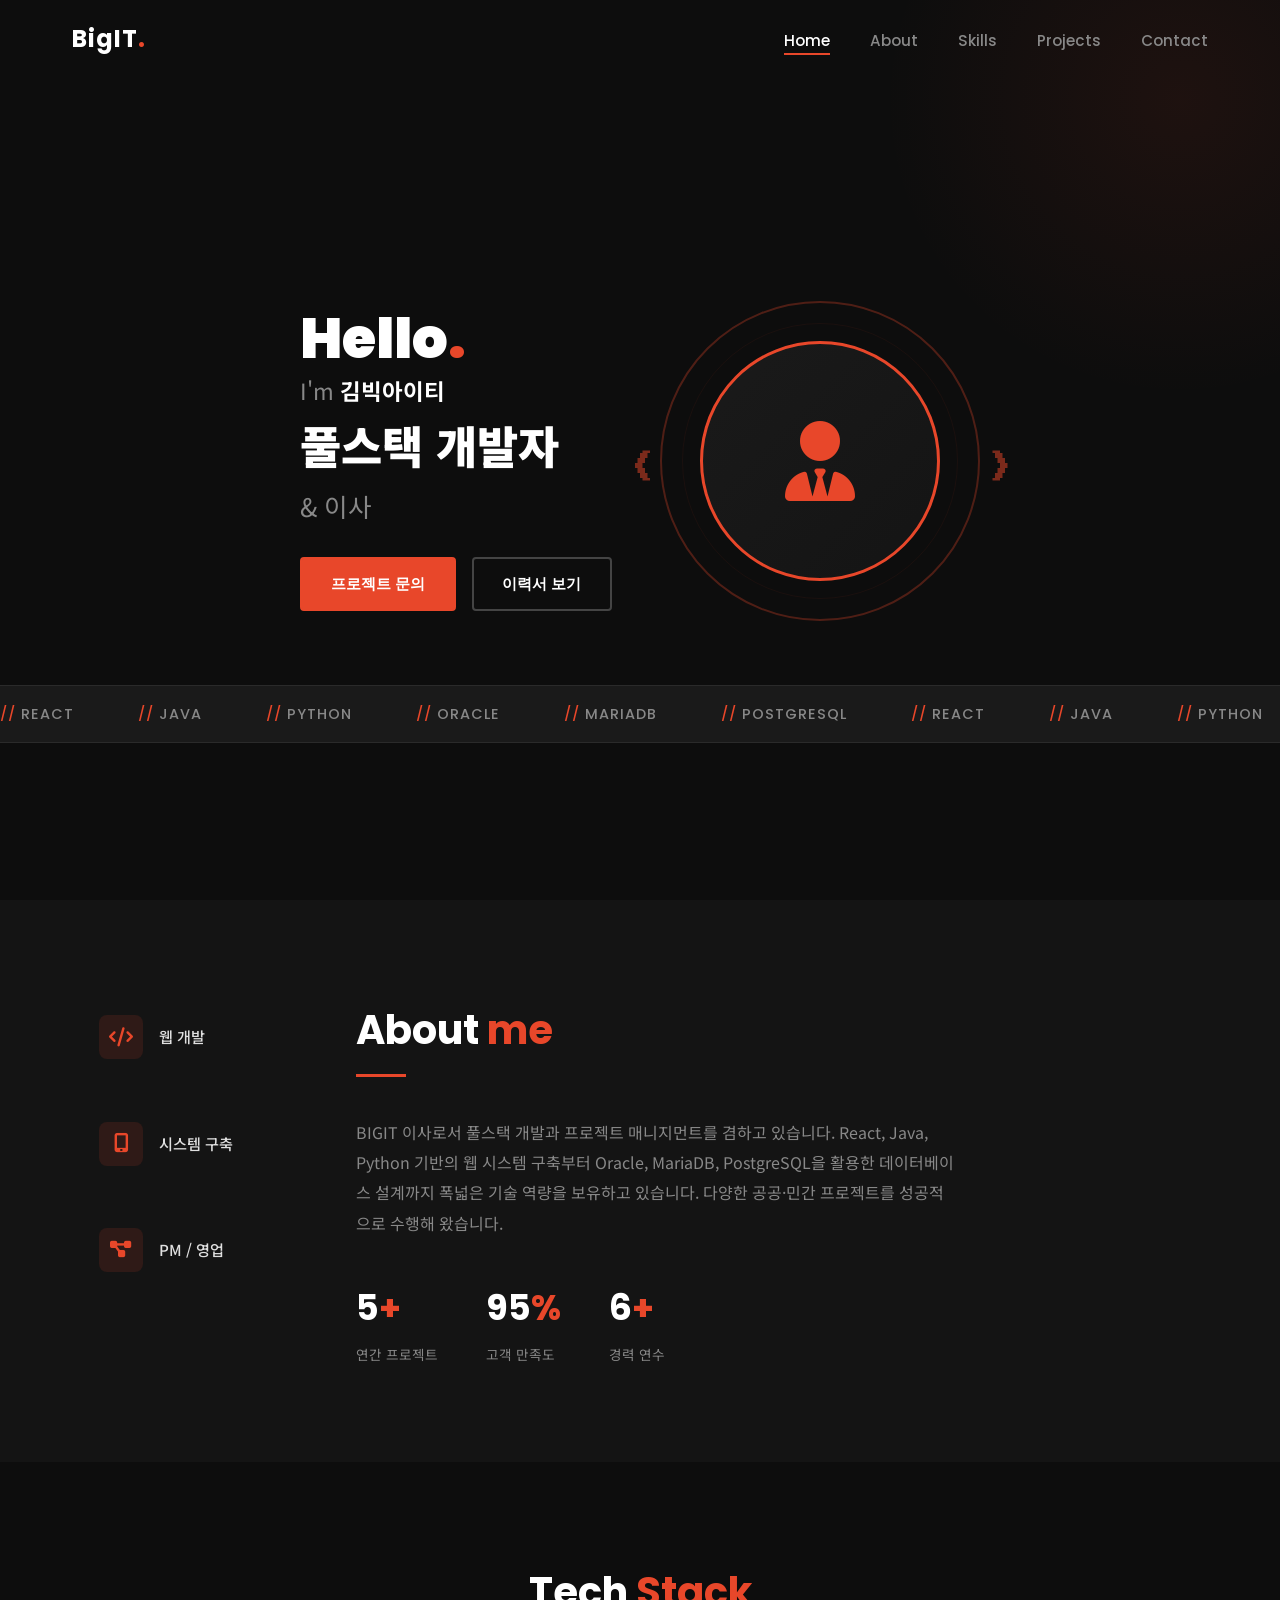
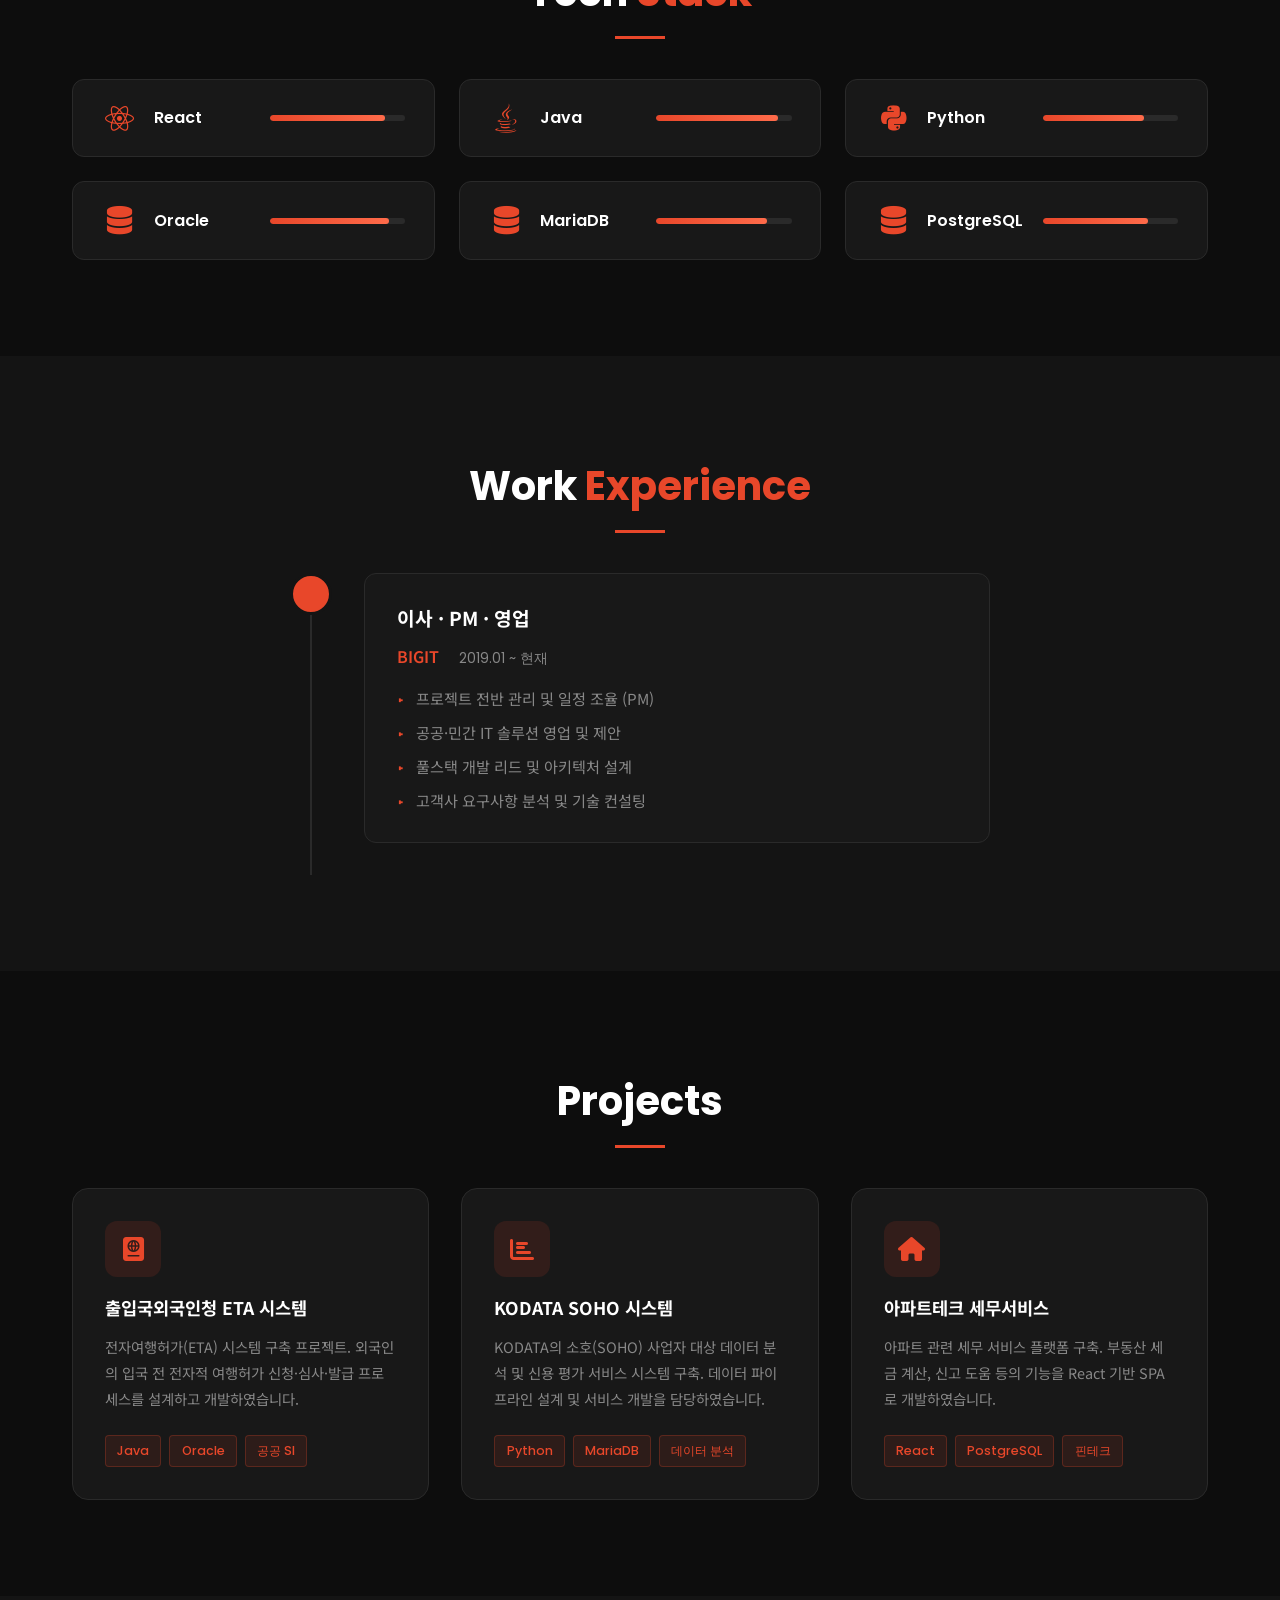
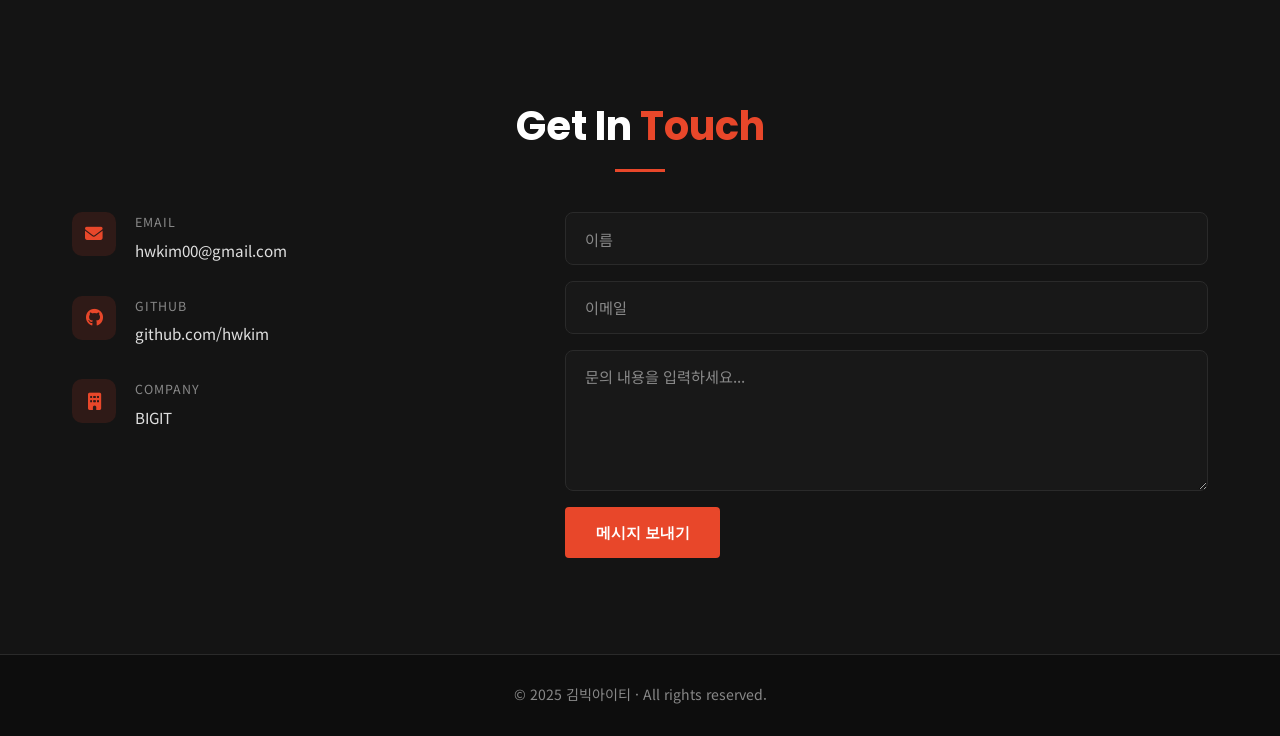
==== resume/index.html @ 0b4a31a2 "개발자 이력서 포트폴리오 사이트 초기 구축 - 기존 테스트용 md 파일 전체 삭제 - 다크테마 + 오렌지 포인트 컬러 기반 포트폴리오 사이트 신규 구축 - 구성: Hero / Ab" ====
<!DOCTYPE html>
<html lang="ko">
<head>
  <meta charset="UTF-8" />
  <meta name="viewport" content="width=device-width, initial-scale=1.0" />
  <title>김빅아이티 | 풀스택 개발자</title>
  <link rel="stylesheet" href="css/style.css" />
  <link href="https://fonts.googleapis.com/css2?family=Noto+Sans+KR:wght@300;400;500;700;900&family=Poppins:wght@300;400;600;700;900&display=swap" rel="stylesheet" />
  <link rel="stylesheet" href="https://cdnjs.cloudflare.com/ajax/libs/font-awesome/6.4.0/css/all.min.css" />
</head>
<body>

  <!-- HEADER -->
  <header id="header">
    <div class="container">
      <div class="logo">BigIT<span class="dot">.</span></div>
      <nav id="navbar">
        <ul>
          <li><a href="#home" class="nav-link active">Home</a></li>
          <li><a href="#about" class="nav-link">About</a></li>
          <li><a href="#skills" class="nav-link">Skills</a></li>
          <li><a href="#projects" class="nav-link">Projects</a></li>
          <li><a href="#contact" class="nav-link">Contact</a></li>
        </ul>
      </nav>
      <button class="hamburger" id="hamburger">
        <span></span><span></span><span></span>
      </button>
    </div>
  </header>

  <!-- HERO -->
  <section id="home" class="hero">
    <div class="container hero-inner">
      <div class="hero-text">
        <p class="greeting">Hello<span class="dot">.</span></p>
        <p class="iam">I'm <span class="name">김빅아이티</span></p>
        <h1 class="title">풀스택 개발자<br /><span class="sub-title">& 이사</span></h1>
        <div class="hero-btns">
          <a href="#contact" class="btn btn-primary">프로젝트 문의</a>
          <a href="#about" class="btn btn-outline">이력서 보기</a>
        </div>
      </div>
      <div class="hero-img">
        <div class="circle-wrap">
          <div class="circle"></div>
          <div class="arrow left">&#10094;</div>
          <div class="arrow right">&#10095;</div>
          <div class="avatar-placeholder">
            <i class="fas fa-user-tie"></i>
          </div>
        </div>
      </div>
    </div>

    <!-- Skills Ticker -->
    <div class="ticker-wrap">
      <div class="ticker">
        <span>React</span>
        <span>Java</span>
        <span>Python</span>
        <span>Oracle</span>
        <span>MariaDB</span>
        <span>PostgreSQL</span>
        <span>React</span>
        <span>Java</span>
        <span>Python</span>
        <span>Oracle</span>
        <span>MariaDB</span>
        <span>PostgreSQL</span>
      </div>
    </div>
  </section>

  <!-- ABOUT -->
  <section id="about" class="about">
    <div class="container about-inner">
      <div class="about-services">
        <div class="service-item">
          <div class="service-icon"><i class="fas fa-code"></i></div>
          <span>웹 개발</span>
        </div>
        <div class="service-item">
          <div class="service-icon"><i class="fas fa-mobile-alt"></i></div>
          <span>시스템 구축</span>
        </div>
        <div class="service-item">
          <div class="service-icon"><i class="fas fa-project-diagram"></i></div>
          <span>PM / 영업</span>
        </div>
      </div>
      <div class="about-content">
        <h2 class="section-title">About <span class="accent">me</span></h2>
        <p class="about-desc">
          BIGIT 이사로서 풀스택 개발과 프로젝트 매니지먼트를 겸하고 있습니다.
          React, Java, Python 기반의 웹 시스템 구축부터 Oracle, MariaDB, PostgreSQL을
          활용한 데이터베이스 설계까지 폭넓은 기술 역량을 보유하고 있습니다.
          다양한 공공·민간 프로젝트를 성공적으로 수행해 왔습니다.
        </p>
        <div class="stats">
          <div class="stat">
            <span class="stat-num">5<span class="accent">+</span></span>
            <span class="stat-label">연간 프로젝트</span>
          </div>
          <div class="stat">
            <span class="stat-num">95<span class="accent">%</span></span>
            <span class="stat-label">고객 만족도</span>
          </div>
          <div class="stat">
            <span class="stat-num">6<span class="accent">+</span></span>
            <span class="stat-label">경력 연수</span>
          </div>
        </div>
      </div>
    </div>
  </section>

  <!-- SKILLS -->
  <section id="skills" class="skills">
    <div class="container">
      <h2 class="section-title center">Tech <span class="accent">Stack</span></h2>
      <div class="skills-grid">
        <div class="skill-card">
          <i class="fab fa-react"></i>
          <span>React</span>
          <div class="bar"><div class="fill" style="width:85%"></div></div>
        </div>
        <div class="skill-card">
          <i class="fab fa-java"></i>
          <span>Java</span>
          <div class="bar"><div class="fill" style="width:90%"></div></div>
        </div>
        <div class="skill-card">
          <i class="fab fa-python"></i>
          <span>Python</span>
          <div class="bar"><div class="fill" style="width:75%"></div></div>
        </div>
        <div class="skill-card">
          <i class="fas fa-database"></i>
          <span>Oracle</span>
          <div class="bar"><div class="fill" style="width:88%"></div></div>
        </div>
        <div class="skill-card">
          <i class="fas fa-database"></i>
          <span>MariaDB</span>
          <div class="bar"><div class="fill" style="width:82%"></div></div>
        </div>
        <div class="skill-card">
          <i class="fas fa-database"></i>
          <span>PostgreSQL</span>
          <div class="bar"><div class="fill" style="width:78%"></div></div>
        </div>
      </div>
    </div>
  </section>

  <!-- EXPERIENCE -->
  <section id="experience" class="experience">
    <div class="container">
      <h2 class="section-title center">Work <span class="accent">Experience</span></h2>
      <div class="timeline">
        <div class="timeline-item">
          <div class="timeline-dot"></div>
          <div class="timeline-content">
            <h3>이사 · PM · 영업</h3>
            <span class="company">BIGIT</span>
            <span class="period">2019.01 ~ 현재</span>
            <ul>
              <li>프로젝트 전반 관리 및 일정 조율 (PM)</li>
              <li>공공·민간 IT 솔루션 영업 및 제안</li>
              <li>풀스택 개발 리드 및 아키텍처 설계</li>
              <li>고객사 요구사항 분석 및 기술 컨설팅</li>
            </ul>
          </div>
        </div>
      </div>
    </div>
  </section>

  <!-- PROJECTS -->
  <section id="projects" class="projects">
    <div class="container">
      <h2 class="section-title center">Projects</h2>
      <div class="projects-grid">

        <div class="project-card">
          <div class="project-icon"><i class="fas fa-passport"></i></div>
          <h3>출입국외국인청 ETA 시스템</h3>
          <p>전자여행허가(ETA) 시스템 구축 프로젝트. 외국인의 입국 전 전자적 여행허가 신청·심사·발급 프로세스를 설계하고 개발하였습니다.</p>
          <div class="project-tags">
            <span>Java</span>
            <span>Oracle</span>
            <span>공공 SI</span>
          </div>
        </div>

        <div class="project-card">
          <div class="project-icon"><i class="fas fa-chart-bar"></i></div>
          <h3>KODATA SOHO 시스템</h3>
          <p>KODATA의 소호(SOHO) 사업자 대상 데이터 분석 및 신용 평가 서비스 시스템 구축. 데이터 파이프라인 설계 및 서비스 개발을 담당하였습니다.</p>
          <div class="project-tags">
            <span>Python</span>
            <span>MariaDB</span>
            <span>데이터 분석</span>
          </div>
        </div>

        <div class="project-card">
          <div class="project-icon"><i class="fas fa-home"></i></div>
          <h3>아파트테크 세무서비스</h3>
          <p>아파트 관련 세무 서비스 플랫폼 구축. 부동산 세금 계산, 신고 도움 등의 기능을 React 기반 SPA로 개발하였습니다.</p>
          <div class="project-tags">
            <span>React</span>
            <span>PostgreSQL</span>
            <span>핀테크</span>
          </div>
        </div>

      </div>
    </div>
  </section>

  <!-- CONTACT -->
  <section id="contact" class="contact">
    <div class="container">
      <h2 class="section-title center">Get In <span class="accent">Touch</span></h2>
      <div class="contact-inner">
        <div class="contact-info">
          <div class="contact-item">
            <i class="fas fa-envelope"></i>
            <div>
              <span class="label">Email</span>
              <a href="mailto:hwkim00@gmail.com">hwkim00@gmail.com</a>
            </div>
          </div>
          <div class="contact-item">
            <i class="fab fa-github"></i>
            <div>
              <span class="label">GitHub</span>
              <a href="https://github.com/hwkim" target="_blank">github.com/hwkim</a>
            </div>
          </div>
          <div class="contact-item">
            <i class="fas fa-building"></i>
            <div>
              <span class="label">Company</span>
              <span>BIGIT</span>
            </div>
          </div>
        </div>
        <form class="contact-form">
          <input type="text" placeholder="이름" required />
          <input type="email" placeholder="이메일" required />
          <textarea placeholder="문의 내용을 입력하세요..." rows="5" required></textarea>
          <button type="submit" class="btn btn-primary">메시지 보내기</button>
        </form>
      </div>
    </div>
  </section>

  <!-- FOOTER -->
  <footer>
    <div class="container">
      <p>© 2025 김빅아이티 · All rights reserved.</p>
    </div>
  </footer>

  <script src="js/main.js"></script>
</body>
</html>
---- resume/css/style.css ----
/* ===========================
   RESET & BASE
=========================== */
*, *::before, *::after { box-sizing: border-box; margin: 0; padding: 0; }

:root {
  --bg: #0d0d0d;
  --bg2: #141414;
  --bg3: #1a1a1a;
  --accent: #e8472a;
  --accent2: #ff6b4a;
  --text: #e0e0e0;
  --text-muted: #888;
  --border: #2a2a2a;
  --card: #181818;
  --white: #ffffff;
  --font-en: 'Poppins', sans-serif;
  --font-ko: 'Noto Sans KR', sans-serif;
}

html { scroll-behavior: smooth; }

body {
  background: var(--bg);
  color: var(--text);
  font-family: var(--font-ko);
  line-height: 1.7;
  overflow-x: hidden;
}

a { text-decoration: none; color: inherit; }
ul { list-style: none; }
img { max-width: 100%; }

.container {
  max-width: 1200px;
  margin: 0 auto;
  padding: 0 2rem;
}

.dot { color: var(--accent); }
.accent { color: var(--accent); }

/* ===========================
   HEADER
=========================== */
#header {
  position: fixed;
  top: 0; left: 0; right: 0;
  z-index: 1000;
  padding: 1.2rem 0;
  background: transparent;
  transition: background 0.3s, backdrop-filter 0.3s;
}

#header.scrolled {
  background: rgba(13, 13, 13, 0.92);
  backdrop-filter: blur(10px);
  border-bottom: 1px solid var(--border);
}

#header .container {
  display: flex;
  align-items: center;
  justify-content: space-between;
}

.logo {
  font-family: var(--font-en);
  font-size: 1.5rem;
  font-weight: 700;
  letter-spacing: 1px;
  color: var(--white);
}

#navbar ul {
  display: flex;
  gap: 2.5rem;
}

.nav-link {
  font-family: var(--font-en);
  font-size: 0.95rem;
  font-weight: 500;
  color: var(--text-muted);
  transition: color 0.3s;
  position: relative;
}

.nav-link::after {
  content: '';
  position: absolute;
  bottom: -4px; left: 0;
  width: 0; height: 2px;
  background: var(--accent);
  transition: width 0.3s;
}

.nav-link:hover,
.nav-link.active {
  color: var(--white);
}

.nav-link:hover::after,
.nav-link.active::after {
  width: 100%;
}

.hamburger {
  display: none;
  flex-direction: column;
  gap: 5px;
  background: none;
  border: none;
  cursor: pointer;
  padding: 4px;
}

.hamburger span {
  display: block;
  width: 25px;
  height: 2px;
  background: var(--white);
  transition: all 0.3s;
}

/* ===========================
   BUTTONS
=========================== */
.btn {
  display: inline-block;
  padding: 0.75rem 1.8rem;
  border-radius: 4px;
  font-family: var(--font-en);
  font-weight: 600;
  font-size: 0.95rem;
  cursor: pointer;
  transition: all 0.3s;
  border: 2px solid transparent;
}

.btn-primary {
  background: var(--accent);
  color: var(--white);
  border-color: var(--accent);
}

.btn-primary:hover {
  background: var(--accent2);
  border-color: var(--accent2);
  transform: translateY(-2px);
  box-shadow: 0 8px 20px rgba(232, 71, 42, 0.35);
}

.btn-outline {
  background: transparent;
  color: var(--white);
  border-color: #444;
}

.btn-outline:hover {
  border-color: var(--accent);
  color: var(--accent);
  transform: translateY(-2px);
}

/* ===========================
   HERO
=========================== */
.hero {
  min-height: 100vh;
  background: var(--bg);
  display: flex;
  flex-direction: column;
  justify-content: center;
  padding-top: 80px;
  position: relative;
  overflow: hidden;
}

.hero::before {
  content: '';
  position: absolute;
  top: -200px; right: -200px;
  width: 600px; height: 600px;
  background: radial-gradient(circle, rgba(232,71,42,0.08) 0%, transparent 70%);
  pointer-events: none;
}

.hero-inner {
  display: flex;
  align-items: center;
  justify-content: space-between;
  gap: 3rem;
  padding-top: 4rem;
  padding-bottom: 4rem;
}

.hero-text {
  flex: 1;
  max-width: 550px;
}

.greeting {
  font-family: var(--font-en);
  font-size: 3.5rem;
  font-weight: 900;
  color: var(--white);
  line-height: 1;
  margin-bottom: 0.3rem;
}

.iam {
  font-size: 1.4rem;
  color: var(--text-muted);
  margin-bottom: 0.5rem;
}

.name {
  color: var(--white);
  font-weight: 700;
}

.title {
  font-size: 2.8rem;
  font-weight: 900;
  color: var(--white);
  line-height: 1.2;
  margin-bottom: 2rem;
}

.sub-title {
  font-size: 1.6rem;
  color: var(--text-muted);
  font-weight: 400;
}

.hero-btns {
  display: flex;
  gap: 1rem;
  flex-wrap: wrap;
}

/* Hero Image / Circle */
.hero-img {
  flex: 1;
  display: flex;
  justify-content: center;
  align-items: center;
  max-width: 420px;
}

.circle-wrap {
  position: relative;
  width: 320px;
  height: 320px;
  display: flex;
  align-items: center;
  justify-content: center;
}

.circle {
  position: absolute;
  width: 100%; height: 100%;
  border-radius: 50%;
  border: 2px solid var(--accent);
  opacity: 0.3;
  animation: pulse 3s infinite ease-in-out;
}

.circle::before {
  content: '';
  position: absolute;
  inset: 20px;
  border-radius: 50%;
  border: 1px solid rgba(232,71,42,0.2);
}

@keyframes pulse {
  0%, 100% { transform: scale(1); opacity: 0.3; }
  50% { transform: scale(1.05); opacity: 0.5; }
}

.arrow {
  position: absolute;
  font-size: 2.5rem;
  color: var(--accent);
  opacity: 0.5;
  top: 50%; transform: translateY(-50%);
}

.arrow.left { left: -30px; }
.arrow.right { right: -30px; }

.avatar-placeholder {
  width: 240px; height: 240px;
  border-radius: 50%;
  background: linear-gradient(135deg, var(--bg3), var(--bg2));
  border: 3px solid var(--accent);
  display: flex;
  align-items: center;
  justify-content: center;
  font-size: 5rem;
  color: var(--accent);
  position: relative;
  z-index: 1;
}

/* Ticker */
.ticker-wrap {
  background: var(--bg3);
  border-top: 1px solid var(--border);
  border-bottom: 1px solid var(--border);
  padding: 1rem 0;
  overflow: hidden;
}

.ticker {
  display: flex;
  gap: 4rem;
  animation: ticker 20s linear infinite;
  white-space: nowrap;
}

.ticker span {
  font-family: var(--font-en);
  font-size: 0.9rem;
  font-weight: 500;
  color: var(--text-muted);
  letter-spacing: 1px;
  text-transform: uppercase;
}

.ticker span::before {
  content: '// ';
  color: var(--accent);
}

@keyframes ticker {
  from { transform: translateX(0); }
  to { transform: translateX(-50%); }
}

/* ===========================
   SECTION TITLES
=========================== */
.section-title {
  font-family: var(--font-en);
  font-size: 2.5rem;
  font-weight: 700;
  color: var(--white);
  margin-bottom: 2.5rem;
  position: relative;
}

.section-title.center { text-align: center; }

.section-title::after {
  content: '';
  display: block;
  width: 50px; height: 3px;
  background: var(--accent);
  margin-top: 0.6rem;
}

.section-title.center::after {
  margin: 0.6rem auto 0;
}

/* ===========================
   ABOUT
=========================== */
.about {
  padding: 6rem 0;
  background: var(--bg2);
}

.about-inner {
  display: flex;
  gap: 4rem;
  align-items: flex-start;
}

.about-services {
  flex: 0 0 220px;
  display: flex;
  flex-direction: column;
  gap: 1.5rem;
}

.service-item {
  display: flex;
  align-items: center;
  gap: 1rem;
  padding: 1.2rem 1.5rem;
  border-left: 3px solid transparent;
  cursor: default;
  transition: border-color 0.3s, background 0.3s;
  border-radius: 0 8px 8px 0;
}

.service-item:hover {
  border-left-color: var(--accent);
  background: rgba(232,71,42,0.06);
}

.service-icon {
  width: 44px; height: 44px;
  border-radius: 8px;
  background: rgba(232,71,42,0.12);
  display: flex;
  align-items: center;
  justify-content: center;
  color: var(--accent);
  font-size: 1.2rem;
  flex-shrink: 0;
}

.service-item span {
  font-size: 0.95rem;
  font-weight: 500;
  color: var(--text);
}

.about-content {
  flex: 1;
}

.about-desc {
  color: var(--text-muted);
  font-size: 1rem;
  line-height: 1.9;
  margin-bottom: 2.5rem;
  max-width: 600px;
}

.stats {
  display: flex;
  gap: 3rem;
  flex-wrap: wrap;
}

.stat {
  display: flex;
  flex-direction: column;
  gap: 0.3rem;
}

.stat-num {
  font-family: var(--font-en);
  font-size: 2.2rem;
  font-weight: 700;
  color: var(--white);
}

.stat-label {
  font-size: 0.85rem;
  color: var(--text-muted);
}

/* ===========================
   SKILLS
=========================== */
.skills {
  padding: 6rem 0;
  background: var(--bg);
}

.skills-grid {
  display: grid;
  grid-template-columns: repeat(auto-fit, minmax(280px, 1fr));
  gap: 1.5rem;
  margin-top: 1rem;
}

.skill-card {
  background: var(--card);
  border: 1px solid var(--border);
  border-radius: 12px;
  padding: 1.5rem 1.8rem;
  display: flex;
  align-items: center;
  gap: 1rem;
  flex-wrap: wrap;
  transition: border-color 0.3s, transform 0.3s;
}

.skill-card:hover {
  border-color: var(--accent);
  transform: translateY(-3px);
}

.skill-card i {
  font-size: 1.8rem;
  color: var(--accent);
  width: 36px;
  text-align: center;
}

.skill-card span {
  font-family: var(--font-en);
  font-weight: 600;
  font-size: 1rem;
  color: var(--white);
  min-width: 100px;
}

.bar {
  flex: 1;
  height: 6px;
  background: var(--border);
  border-radius: 3px;
  min-width: 80px;
  overflow: hidden;
}

.fill {
  height: 100%;
  background: linear-gradient(90deg, var(--accent), var(--accent2));
  border-radius: 3px;
  width: 0;
  transition: width 1.2s ease 0.3s;
}

/* ===========================
   EXPERIENCE
=========================== */
.experience {
  padding: 6rem 0;
  background: var(--bg2);
}

.timeline {
  max-width: 700px;
  margin: 0 auto;
  position: relative;
}

.timeline::before {
  content: '';
  position: absolute;
  left: 20px; top: 0; bottom: 0;
  width: 2px;
  background: var(--border);
}

.timeline-item {
  display: flex;
  gap: 2rem;
  padding-bottom: 2rem;
  position: relative;
}

.timeline-dot {
  width: 42px; height: 42px;
  border-radius: 50%;
  background: var(--accent);
  border: 3px solid var(--bg2);
  flex-shrink: 0;
  position: relative;
  z-index: 1;
}

.timeline-content {
  background: var(--card);
  border: 1px solid var(--border);
  border-radius: 12px;
  padding: 1.8rem 2rem;
  flex: 1;
}

.timeline-content h3 {
  font-size: 1.2rem;
  font-weight: 700;
  color: var(--white);
  margin-bottom: 0.5rem;
}

.company {
  display: inline-block;
  color: var(--accent);
  font-weight: 600;
  margin-right: 1rem;
}

.period {
  font-size: 0.85rem;
  color: var(--text-muted);
  font-family: var(--font-en);
}

.timeline-content ul {
  margin-top: 1rem;
  padding-left: 0;
  display: flex;
  flex-direction: column;
  gap: 0.5rem;
}

.timeline-content ul li {
  position: relative;
  padding-left: 1.2rem;
  color: var(--text-muted);
  font-size: 0.95rem;
}

.timeline-content ul li::before {
  content: '▸';
  position: absolute;
  left: 0;
  color: var(--accent);
}

/* ===========================
   PROJECTS
=========================== */
.projects {
  padding: 6rem 0;
  background: var(--bg);
}

.projects-grid {
  display: grid;
  grid-template-columns: repeat(auto-fit, minmax(300px, 1fr));
  gap: 2rem;
  margin-top: 1rem;
}

.project-card {
  background: var(--card);
  border: 1px solid var(--border);
  border-radius: 16px;
  padding: 2rem;
  transition: border-color 0.3s, transform 0.3s, box-shadow 0.3s;
  position: relative;
  overflow: hidden;
}

.project-card::before {
  content: '';
  position: absolute;
  top: 0; left: 0; right: 0;
  height: 3px;
  background: linear-gradient(90deg, var(--accent), var(--accent2));
  transform: scaleX(0);
  transition: transform 0.3s;
}

.project-card:hover {
  border-color: var(--accent);
  transform: translateY(-6px);
  box-shadow: 0 16px 40px rgba(232,71,42,0.15);
}

.project-card:hover::before {
  transform: scaleX(1);
}

.project-icon {
  width: 56px; height: 56px;
  border-radius: 12px;
  background: rgba(232,71,42,0.12);
  display: flex;
  align-items: center;
  justify-content: center;
  font-size: 1.5rem;
  color: var(--accent);
  margin-bottom: 1.2rem;
}

.project-card h3 {
  font-size: 1.1rem;
  font-weight: 700;
  color: var(--white);
  margin-bottom: 0.8rem;
  line-height: 1.4;
}

.project-card p {
  color: var(--text-muted);
  font-size: 0.9rem;
  line-height: 1.8;
  margin-bottom: 1.5rem;
}

.project-tags {
  display: flex;
  flex-wrap: wrap;
  gap: 0.5rem;
}

.project-tags span {
  background: rgba(232,71,42,0.1);
  color: var(--accent);
  border: 1px solid rgba(232,71,42,0.25);
  border-radius: 4px;
  padding: 0.25rem 0.7rem;
  font-size: 0.78rem;
  font-family: var(--font-en);
  font-weight: 500;
}

/* ===========================
   CONTACT
=========================== */
.contact {
  padding: 6rem 0;
  background: var(--bg2);
}

.contact-inner {
  display: grid;
  grid-template-columns: 1fr 1.5fr;
  gap: 4rem;
  margin-top: 1rem;
}

.contact-info {
  display: flex;
  flex-direction: column;
  gap: 2rem;
}

.contact-item {
  display: flex;
  align-items: flex-start;
  gap: 1.2rem;
}

.contact-item i {
  width: 44px; height: 44px;
  border-radius: 10px;
  background: rgba(232,71,42,0.12);
  display: flex;
  align-items: center;
  justify-content: center;
  color: var(--accent);
  font-size: 1.1rem;
  flex-shrink: 0;
}

.contact-item .label {
  display: block;
  font-size: 0.78rem;
  color: var(--text-muted);
  text-transform: uppercase;
  letter-spacing: 1px;
  margin-bottom: 0.2rem;
}

.contact-item a,
.contact-item span {
  font-size: 0.95rem;
  color: var(--text);
  transition: color 0.3s;
}

.contact-item a:hover { color: var(--accent); }

.contact-form {
  display: flex;
  flex-direction: column;
  gap: 1rem;
}

.contact-form input,
.contact-form textarea {
  background: var(--card);
  border: 1px solid var(--border);
  border-radius: 8px;
  padding: 0.9rem 1.2rem;
  color: var(--text);
  font-family: var(--font-ko);
  font-size: 0.95rem;
  outline: none;
  transition: border-color 0.3s;
  resize: vertical;
}

.contact-form input::placeholder,
.contact-form textarea::placeholder {
  color: var(--text-muted);
}

.contact-form input:focus,
.contact-form textarea:focus {
  border-color: var(--accent);
}

.contact-form .btn {
  align-self: flex-start;
}

/* ===========================
   FOOTER
=========================== */
footer {
  background: var(--bg);
  border-top: 1px solid var(--border);
  padding: 1.8rem 0;
  text-align: center;
  color: var(--text-muted);
  font-size: 0.88rem;
}

/* ===========================
   SCROLL ANIMATION
=========================== */
.reveal {
  opacity: 0;
  transform: translateY(30px);
  transition: opacity 0.7s ease, transform 0.7s ease;
}

.reveal.visible {
  opacity: 1;
  transform: translateY(0);
}

/* ===========================
   RESPONSIVE
=========================== */
@media (max-width: 900px) {
  .hero-inner {
    flex-direction: column;
    text-align: center;
    padding-top: 6rem;
  }

  .hero-btns { justify-content: center; }

  .hero-img { max-width: 280px; }
  .circle-wrap { width: 260px; height: 260px; }
  .avatar-placeholder { width: 200px; height: 200px; font-size: 4rem; }

  .about-inner { flex-direction: column; gap: 2rem; }
  .about-services { flex-direction: row; flex: none; flex-wrap: wrap; }

  .contact-inner { grid-template-columns: 1fr; gap: 2.5rem; }

  .section-title { font-size: 2rem; }
  .title { font-size: 2rem; }
  .greeting { font-size: 2.8rem; }
}

@media (max-width: 600px) {
  #navbar {
    display: none;
    position: fixed;
    top: 0; left: 0; right: 0; bottom: 0;
    background: rgba(13,13,13,0.98);
    flex-direction: column;
    align-items: center;
    justify-content: center;
    z-index: 999;
  }

  #navbar.open { display: flex; }
  #navbar ul { flex-direction: column; align-items: center; gap: 2rem; }
  .nav-link { font-size: 1.5rem; }

  .hamburger { display: flex; position: relative; z-index: 1001; }

  .skills-grid { grid-template-columns: 1fr; }
  .projects-grid { grid-template-columns: 1fr; }
  .stats { gap: 2rem; }

  .container { padding: 0 1.2rem; }
}
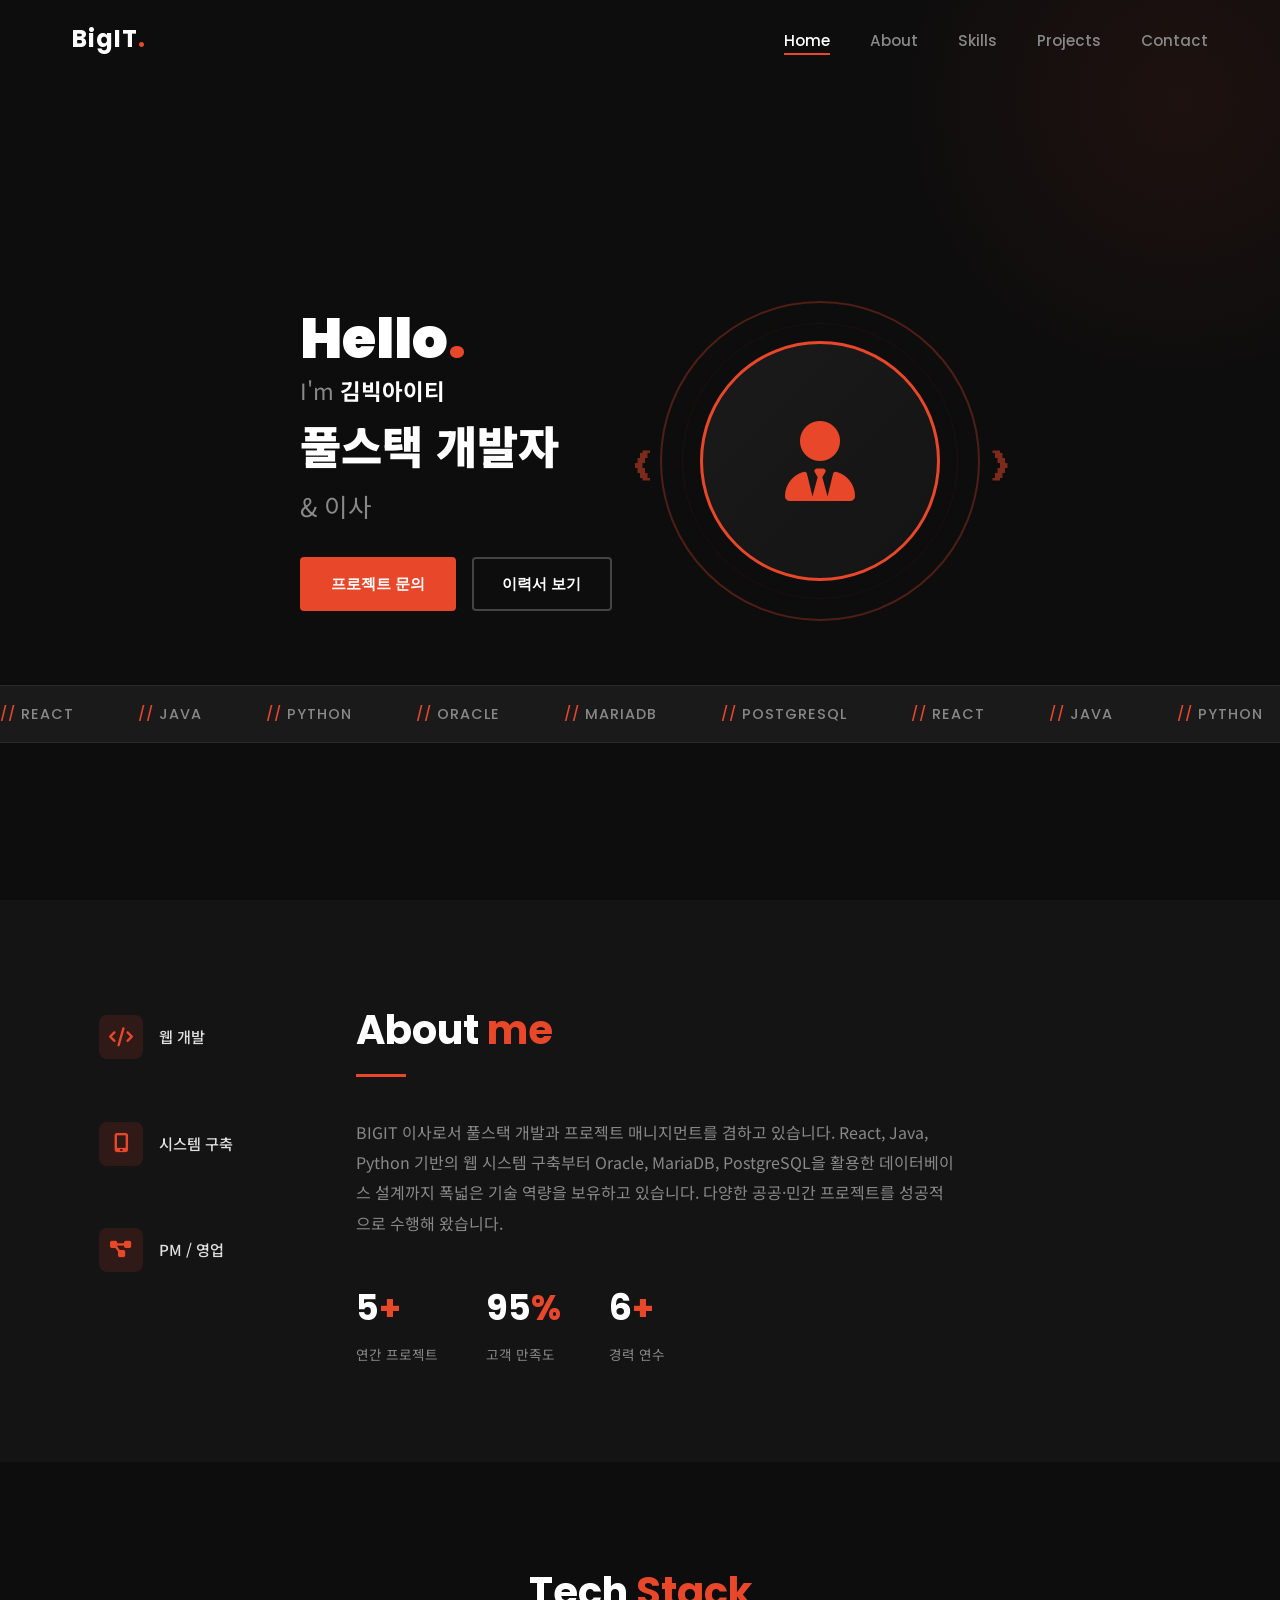
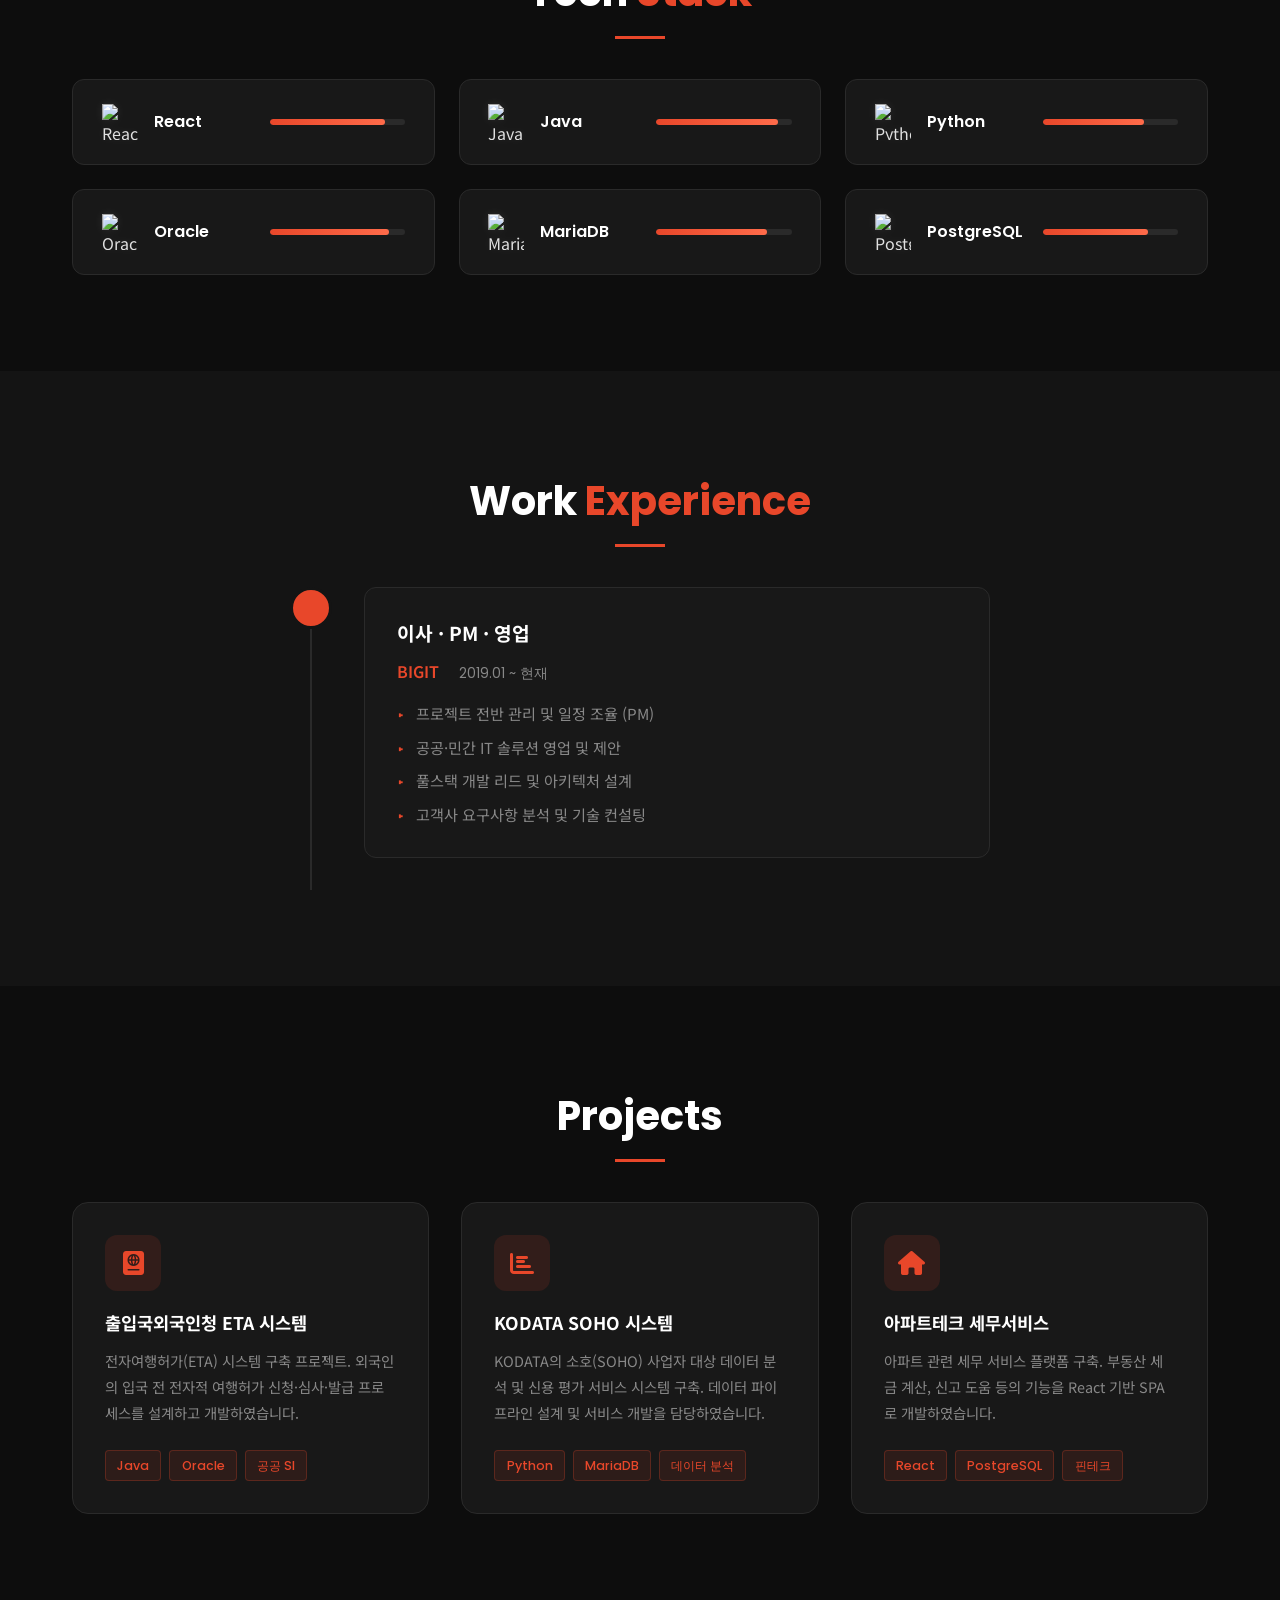
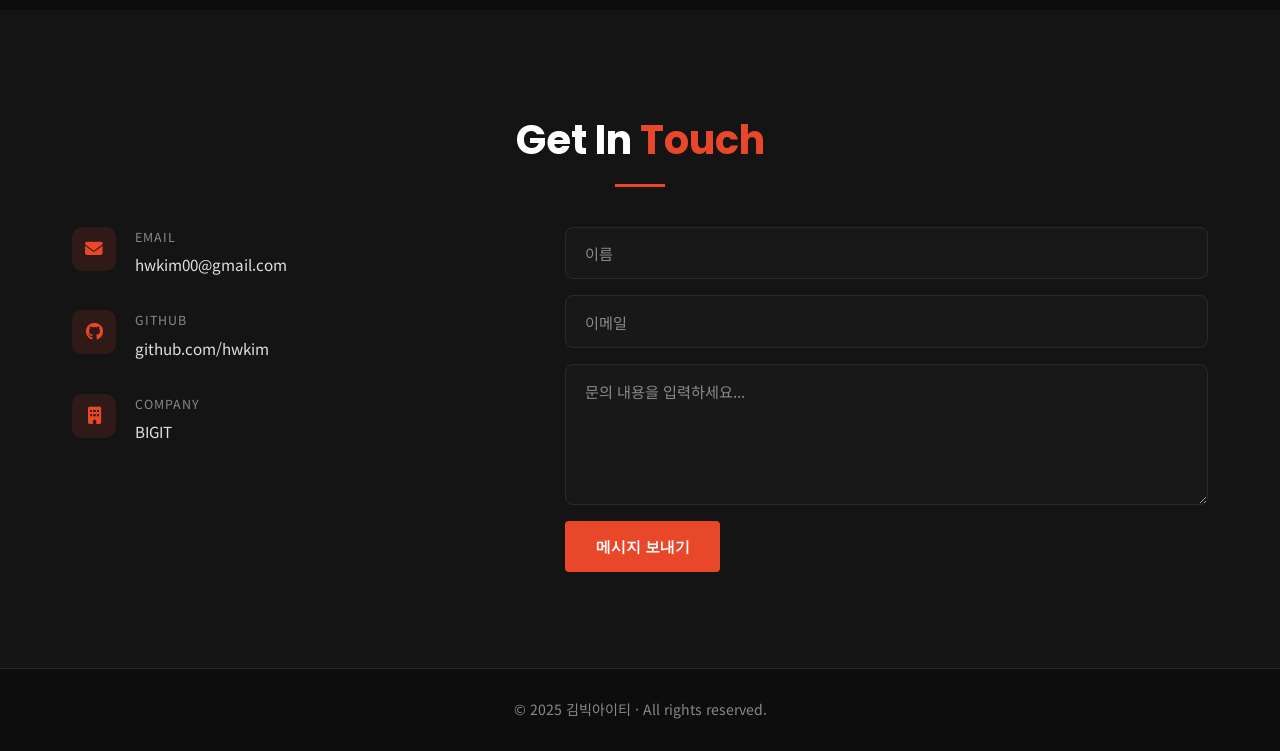
==== commit 168e6978: "Tech Stack 섹션에 기술 공식 로고 이미지 추가 - Devicons CDN 연동으로 React, Java, Python, Oracle, MariaDB, PostgreSQL " ====
--- a/resume/index.html
+++ b/resume/index.html
@@ -7,6 +7,7 @@
   <link rel="stylesheet" href="css/style.css" />
   <link href="https://fonts.googleapis.com/css2?family=Noto+Sans+KR:wght@300;400;500;700;900&family=Poppins:wght@300;400;600;700;900&display=swap" rel="stylesheet" />
   <link rel="stylesheet" href="https://cdnjs.cloudflare.com/ajax/libs/font-awesome/6.4.0/css/all.min.css" />
+  <link rel="stylesheet" href="https://cdn.jsdelivr.net/gh/devicons/devicon@latest/devicon.min.css" />
 </head>
 <body>
 
@@ -121,32 +122,32 @@
       <h2 class="section-title center">Tech <span class="accent">Stack</span></h2>
       <div class="skills-grid">
         <div class="skill-card">
-          <i class="fab fa-react"></i>
+          <img src="https://cdn.jsdelivr.net/gh/devicons/devicon@latest/icons/react/react-original.svg" alt="React" class="skill-img" />
           <span>React</span>
           <div class="bar"><div class="fill" style="width:85%"></div></div>
         </div>
         <div class="skill-card">
-          <i class="fab fa-java"></i>
+          <img src="https://cdn.jsdelivr.net/gh/devicons/devicon@latest/icons/java/java-original.svg" alt="Java" class="skill-img" />
           <span>Java</span>
           <div class="bar"><div class="fill" style="width:90%"></div></div>
         </div>
         <div class="skill-card">
-          <i class="fab fa-python"></i>
+          <img src="https://cdn.jsdelivr.net/gh/devicons/devicon@latest/icons/python/python-original.svg" alt="Python" class="skill-img" />
           <span>Python</span>
           <div class="bar"><div class="fill" style="width:75%"></div></div>
         </div>
         <div class="skill-card">
-          <i class="fas fa-database"></i>
+          <img src="https://cdn.jsdelivr.net/gh/devicons/devicon@latest/icons/oracle/oracle-original.svg" alt="Oracle" class="skill-img" />
           <span>Oracle</span>
           <div class="bar"><div class="fill" style="width:88%"></div></div>
         </div>
         <div class="skill-card">
-          <i class="fas fa-database"></i>
+          <img src="https://cdn.jsdelivr.net/gh/devicons/devicon@latest/icons/mariadb/mariadb-original.svg" alt="MariaDB" class="skill-img" />
           <span>MariaDB</span>
           <div class="bar"><div class="fill" style="width:82%"></div></div>
         </div>
         <div class="skill-card">
-          <i class="fas fa-database"></i>
+          <img src="https://cdn.jsdelivr.net/gh/devicons/devicon@latest/icons/postgresql/postgresql-original.svg" alt="PostgreSQL" class="skill-img" />
           <span>PostgreSQL</span>
           <div class="bar"><div class="fill" style="width:78%"></div></div>
         </div>
--- a/resume/css/style.css
+++ b/resume/css/style.css
@@ -497,6 +497,19 @@
   text-align: center;
 }
 
+.skill-img {
+  width: 36px;
+  height: 36px;
+  object-fit: contain;
+  flex-shrink: 0;
+  filter: drop-shadow(0 0 4px rgba(255,255,255,0.08));
+  transition: transform 0.3s;
+}
+
+.skill-card:hover .skill-img {
+  transform: scale(1.15);
+}
+
 .skill-card span {
   font-family: var(--font-en);
   font-weight: 600;
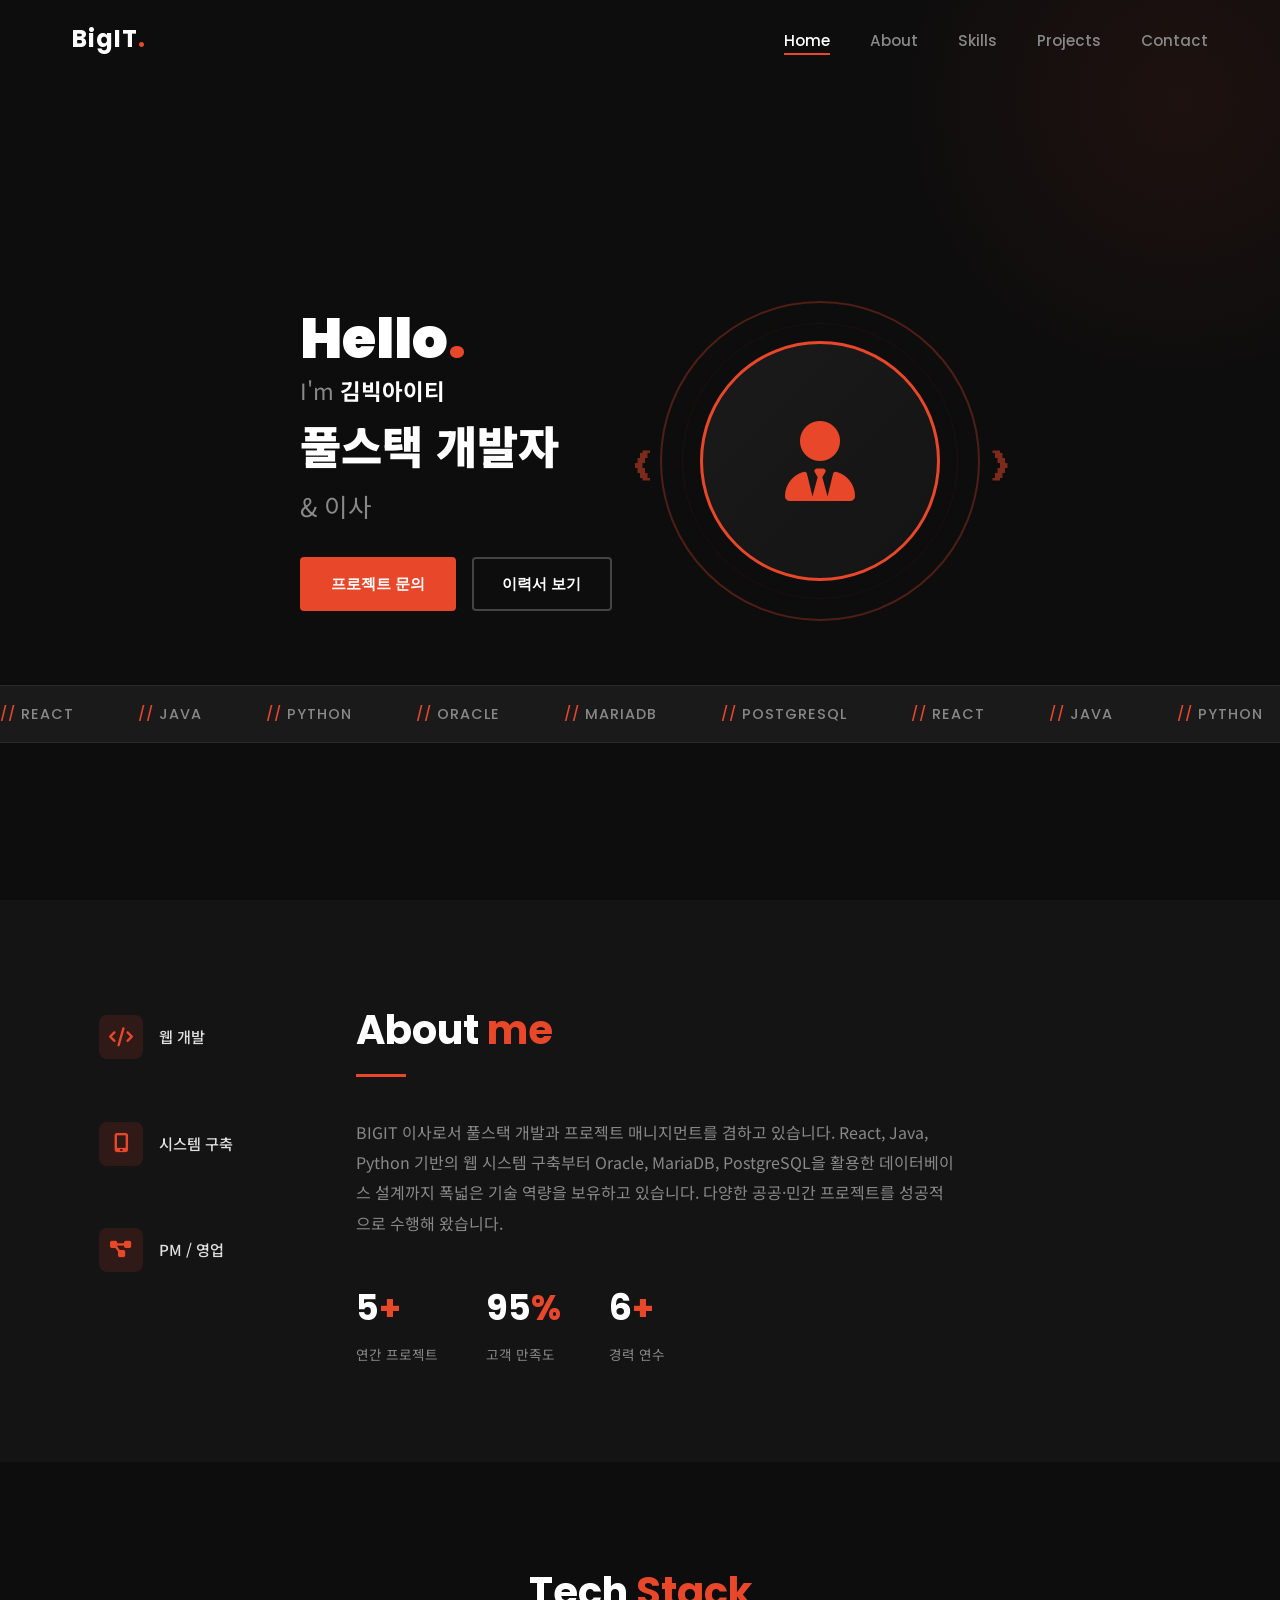
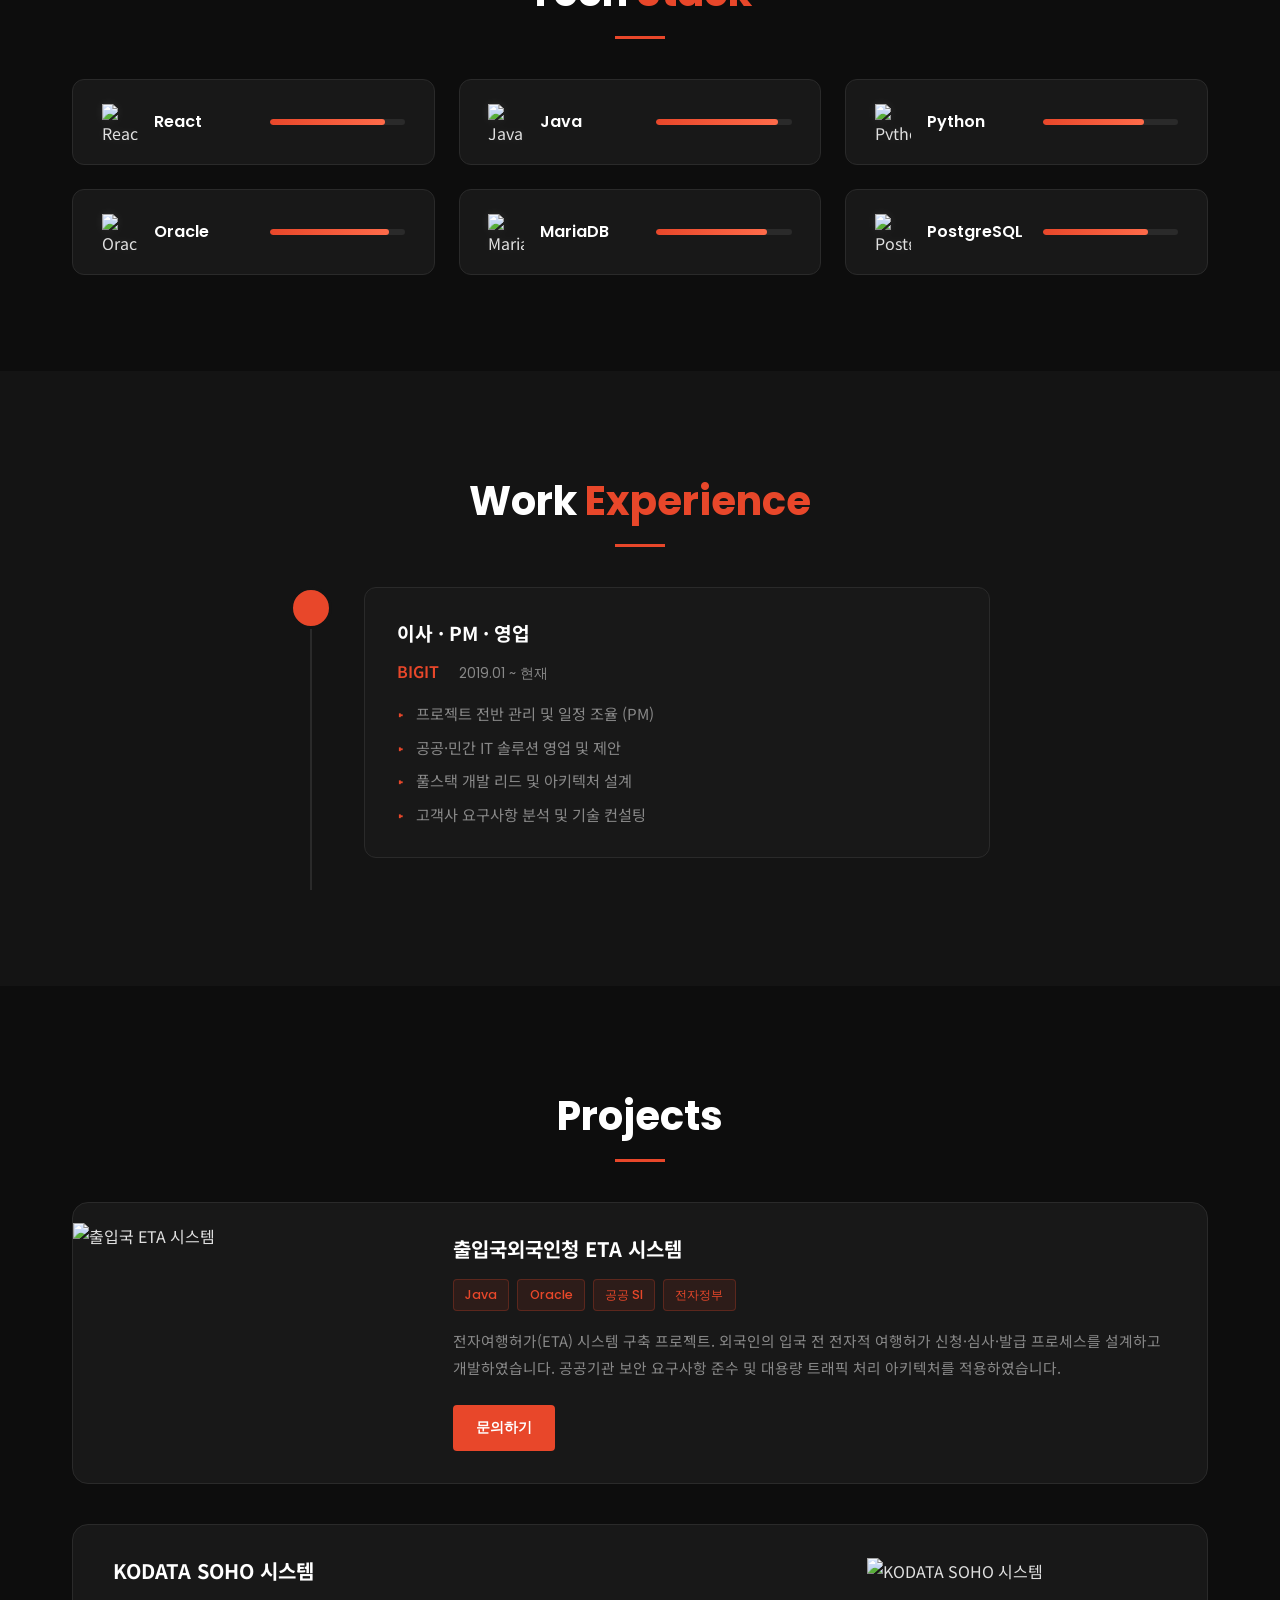
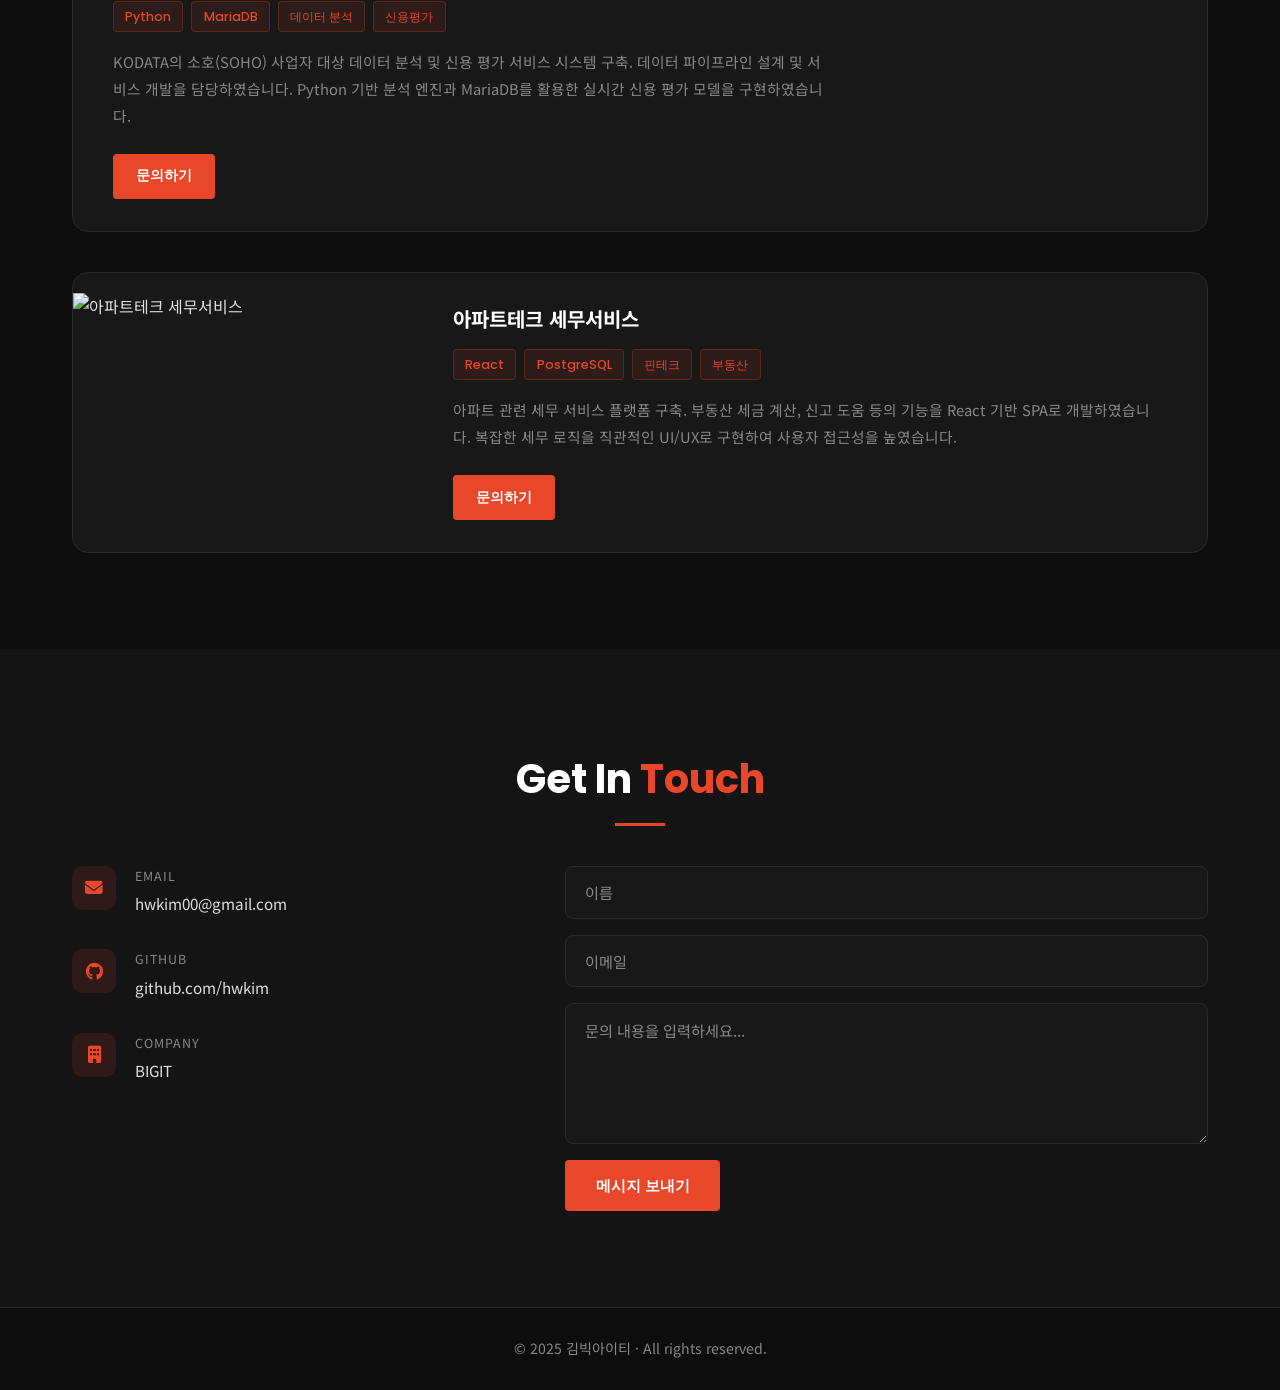
==== commit 396d3c84: "Projects 섹션 가로형 레이아웃 + 관련 이미지 적용 - 카드 그리드 → 이미지+내용 가로형 row 레이아웃으로 변경 - 각 프로젝트 성격에 맞는 Unsplash 이미지 적용" ====
--- a/resume/index.html
+++ b/resume/index.html
@@ -182,38 +182,74 @@
   <section id="projects" class="projects">
     <div class="container">
       <h2 class="section-title center">Projects</h2>
-      <div class="projects-grid">
-
-        <div class="project-card">
-          <div class="project-icon"><i class="fas fa-passport"></i></div>
-          <h3>출입국외국인청 ETA 시스템</h3>
-          <p>전자여행허가(ETA) 시스템 구축 프로젝트. 외국인의 입국 전 전자적 여행허가 신청·심사·발급 프로세스를 설계하고 개발하였습니다.</p>
-          <div class="project-tags">
-            <span>Java</span>
-            <span>Oracle</span>
-            <span>공공 SI</span>
-          </div>
-        </div>
-
-        <div class="project-card">
-          <div class="project-icon"><i class="fas fa-chart-bar"></i></div>
-          <h3>KODATA SOHO 시스템</h3>
-          <p>KODATA의 소호(SOHO) 사업자 대상 데이터 분석 및 신용 평가 서비스 시스템 구축. 데이터 파이프라인 설계 및 서비스 개발을 담당하였습니다.</p>
-          <div class="project-tags">
-            <span>Python</span>
-            <span>MariaDB</span>
-            <span>데이터 분석</span>
-          </div>
-        </div>
-
-        <div class="project-card">
-          <div class="project-icon"><i class="fas fa-home"></i></div>
-          <h3>아파트테크 세무서비스</h3>
-          <p>아파트 관련 세무 서비스 플랫폼 구축. 부동산 세금 계산, 신고 도움 등의 기능을 React 기반 SPA로 개발하였습니다.</p>
-          <div class="project-tags">
-            <span>React</span>
-            <span>PostgreSQL</span>
-            <span>핀테크</span>
+      <div class="projects-list">
+
+        <div class="project-row">
+          <div class="project-img-wrap">
+            <img
+              src="https://images.unsplash.com/photo-1436491865332-7a61a109cc05?w=600&q=80&auto=format&fit=crop"
+              alt="출입국 ETA 시스템"
+              class="project-thumb"
+            />
+          </div>
+          <div class="project-detail">
+            <h3>출입국외국인청 ETA 시스템</h3>
+            <div class="project-tags">
+              <span>Java</span>
+              <span>Oracle</span>
+              <span>공공 SI</span>
+              <span>전자정부</span>
+            </div>
+            <p>전자여행허가(ETA) 시스템 구축 프로젝트. 외국인의 입국 전 전자적 여행허가 신청·심사·발급 프로세스를 설계하고 개발하였습니다. 공공기관 보안 요구사항 준수 및 대용량 트래픽 처리 아키텍처를 적용하였습니다.</p>
+            <div class="project-links">
+              <a href="#contact" class="btn btn-primary btn-sm">문의하기</a>
+            </div>
+          </div>
+        </div>
+
+        <div class="project-row reverse">
+          <div class="project-img-wrap">
+            <img
+              src="https://images.unsplash.com/photo-1551288049-bebda4e38f71?w=600&q=80&auto=format&fit=crop"
+              alt="KODATA SOHO 시스템"
+              class="project-thumb"
+            />
+          </div>
+          <div class="project-detail">
+            <h3>KODATA SOHO 시스템</h3>
+            <div class="project-tags">
+              <span>Python</span>
+              <span>MariaDB</span>
+              <span>데이터 분석</span>
+              <span>신용평가</span>
+            </div>
+            <p>KODATA의 소호(SOHO) 사업자 대상 데이터 분석 및 신용 평가 서비스 시스템 구축. 데이터 파이프라인 설계 및 서비스 개발을 담당하였습니다. Python 기반 분석 엔진과 MariaDB를 활용한 실시간 신용 평가 모델을 구현하였습니다.</p>
+            <div class="project-links">
+              <a href="#contact" class="btn btn-primary btn-sm">문의하기</a>
+            </div>
+          </div>
+        </div>
+
+        <div class="project-row">
+          <div class="project-img-wrap">
+            <img
+              src="https://images.unsplash.com/photo-1545324418-cc1a3fa10c00?w=600&q=80&auto=format&fit=crop"
+              alt="아파트테크 세무서비스"
+              class="project-thumb"
+            />
+          </div>
+          <div class="project-detail">
+            <h3>아파트테크 세무서비스</h3>
+            <div class="project-tags">
+              <span>React</span>
+              <span>PostgreSQL</span>
+              <span>핀테크</span>
+              <span>부동산</span>
+            </div>
+            <p>아파트 관련 세무 서비스 플랫폼 구축. 부동산 세금 계산, 신고 도움 등의 기능을 React 기반 SPA로 개발하였습니다. 복잡한 세무 로직을 직관적인 UI/UX로 구현하여 사용자 접근성을 높였습니다.</p>
+            <div class="project-links">
+              <a href="#contact" class="btn btn-primary btn-sm">문의하기</a>
+            </div>
           </div>
         </div>
 
--- a/resume/css/style.css
+++ b/resume/css/style.css
@@ -632,74 +632,86 @@
   background: var(--bg);
 }
 
-.projects-grid {
-  display: grid;
-  grid-template-columns: repeat(auto-fit, minmax(300px, 1fr));
-  gap: 2rem;
+/* Projects List (horizontal row layout) */
+.projects-list {
+  display: flex;
+  flex-direction: column;
+  gap: 2.5rem;
   margin-top: 1rem;
 }
 
-.project-card {
+.project-row {
+  display: flex;
+  align-items: center;
+  gap: 0;
   background: var(--card);
   border: 1px solid var(--border);
   border-radius: 16px;
-  padding: 2rem;
-  transition: border-color 0.3s, transform 0.3s, box-shadow 0.3s;
-  position: relative;
   overflow: hidden;
-}
-
-.project-card::before {
-  content: '';
-  position: absolute;
-  top: 0; left: 0; right: 0;
-  height: 3px;
-  background: linear-gradient(90deg, var(--accent), var(--accent2));
-  transform: scaleX(0);
-  transition: transform 0.3s;
-}
-
-.project-card:hover {
+  transition: border-color 0.3s, box-shadow 0.3s;
+}
+
+.project-row:hover {
   border-color: var(--accent);
-  transform: translateY(-6px);
-  box-shadow: 0 16px 40px rgba(232,71,42,0.15);
-}
-
-.project-card:hover::before {
-  transform: scaleX(1);
-}
-
-.project-icon {
-  width: 56px; height: 56px;
-  border-radius: 12px;
-  background: rgba(232,71,42,0.12);
-  display: flex;
-  align-items: center;
-  justify-content: center;
-  font-size: 1.5rem;
-  color: var(--accent);
-  margin-bottom: 1.2rem;
-}
-
-.project-card h3 {
-  font-size: 1.1rem;
+  box-shadow: 0 12px 40px rgba(232,71,42,0.12);
+}
+
+.project-row.reverse {
+  flex-direction: row-reverse;
+}
+
+.project-img-wrap {
+  flex: 0 0 340px;
+  height: 240px;
+  overflow: hidden;
+  position: relative;
+}
+
+.project-thumb {
+  width: 100%;
+  height: 100%;
+  object-fit: cover;
+  transition: transform 0.5s ease;
+}
+
+.project-row:hover .project-thumb {
+  transform: scale(1.06);
+}
+
+.project-detail {
+  flex: 1;
+  padding: 2rem 2.5rem;
+}
+
+.project-detail h3 {
+  font-size: 1.25rem;
   font-weight: 700;
   color: var(--white);
-  margin-bottom: 0.8rem;
+  margin-bottom: 1rem;
   line-height: 1.4;
 }
 
-.project-card p {
-  color: var(--text-muted);
-  font-size: 0.9rem;
-  line-height: 1.8;
+.project-detail p {
+  color: var(--text-muted);
+  font-size: 0.92rem;
+  line-height: 1.85;
   margin-bottom: 1.5rem;
+}
+
+.project-links {
+  margin-top: 1.2rem;
+}
+
+.btn-sm {
+  padding: 0.55rem 1.3rem;
+  font-size: 0.88rem;
 }
 
 .project-tags {
   display: flex;
   flex-wrap: wrap;
   gap: 0.5rem;
+  margin-bottom: 1rem;
 }
 
 .project-tags span {
@@ -875,7 +887,10 @@
   .hamburger { display: flex; position: relative; z-index: 1001; }
 
   .skills-grid { grid-template-columns: 1fr; }
-  .projects-grid { grid-template-columns: 1fr; }
+  .project-row,
+  .project-row.reverse { flex-direction: column; }
+  .project-img-wrap { flex: none; width: 100%; height: 200px; }
+  .project-detail { padding: 1.5rem; }
   .stats { gap: 2rem; }
 
   .container { padding: 0 1.2rem; }
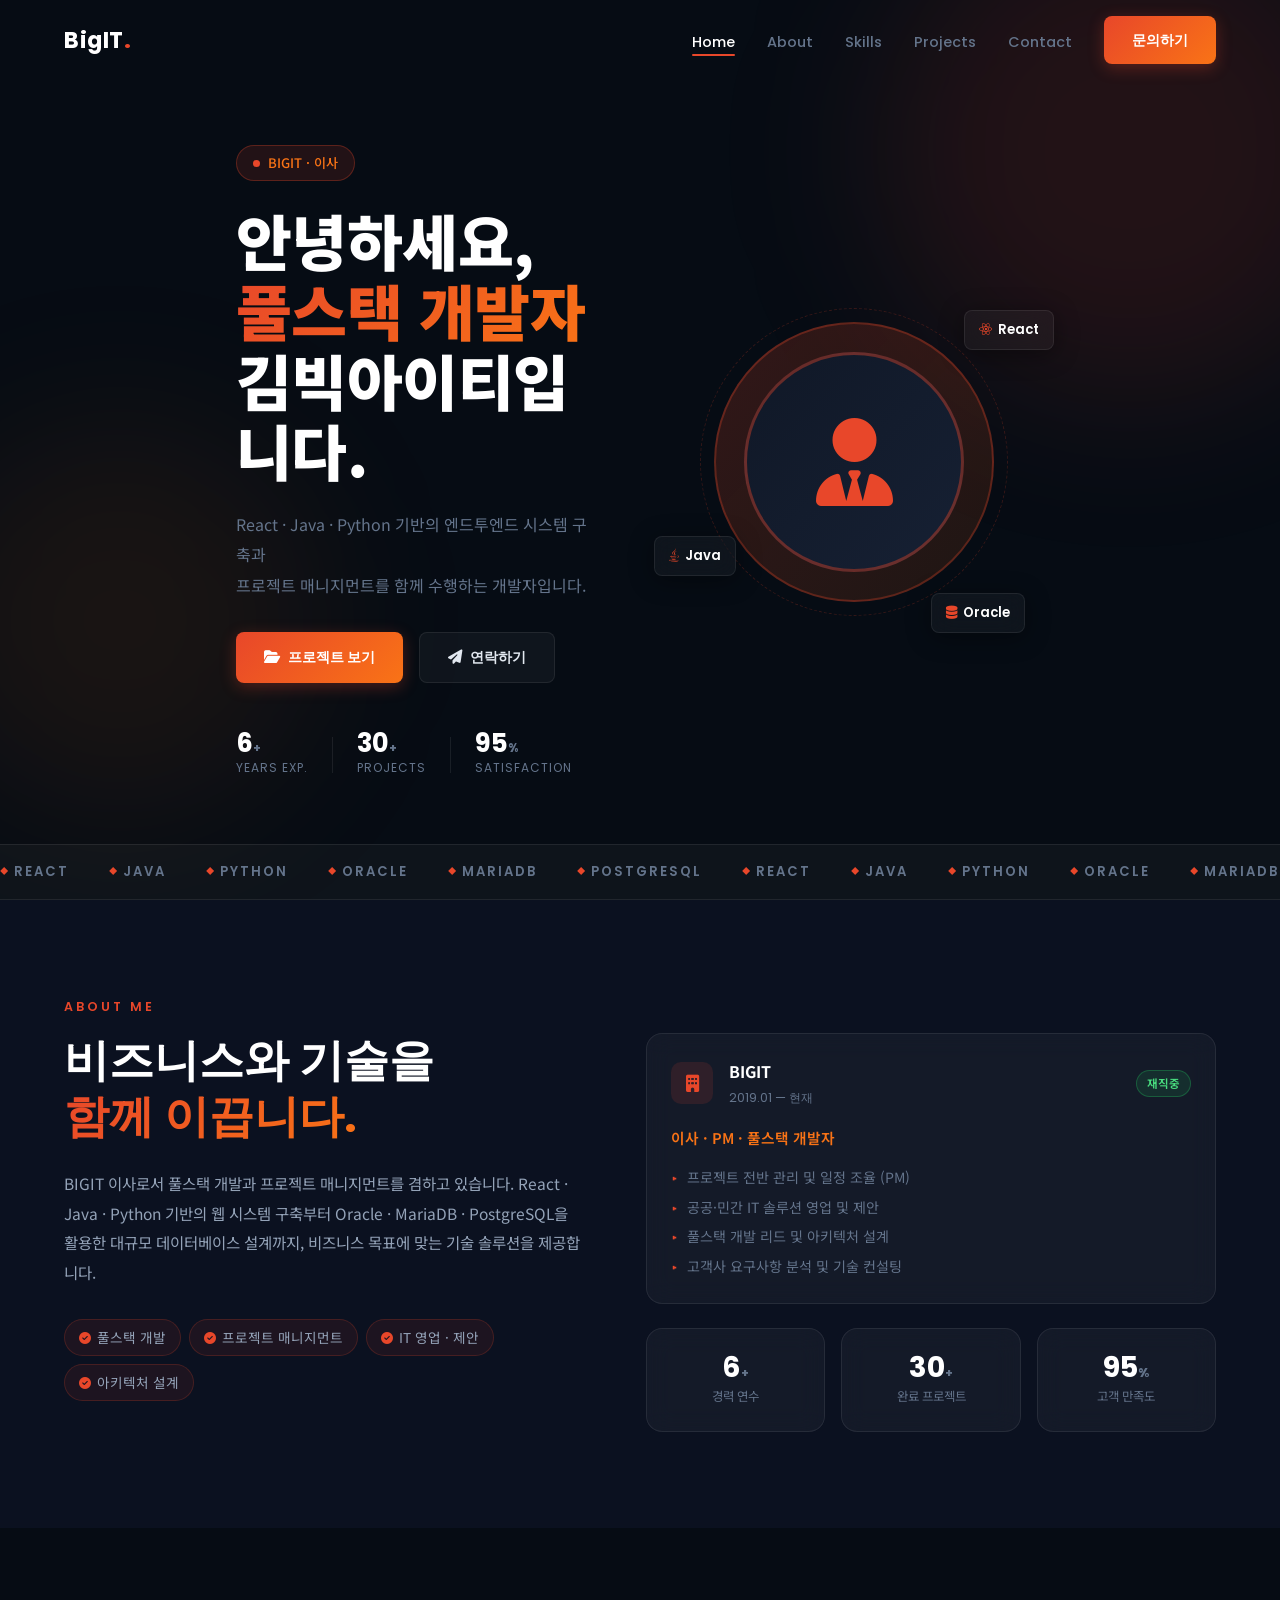
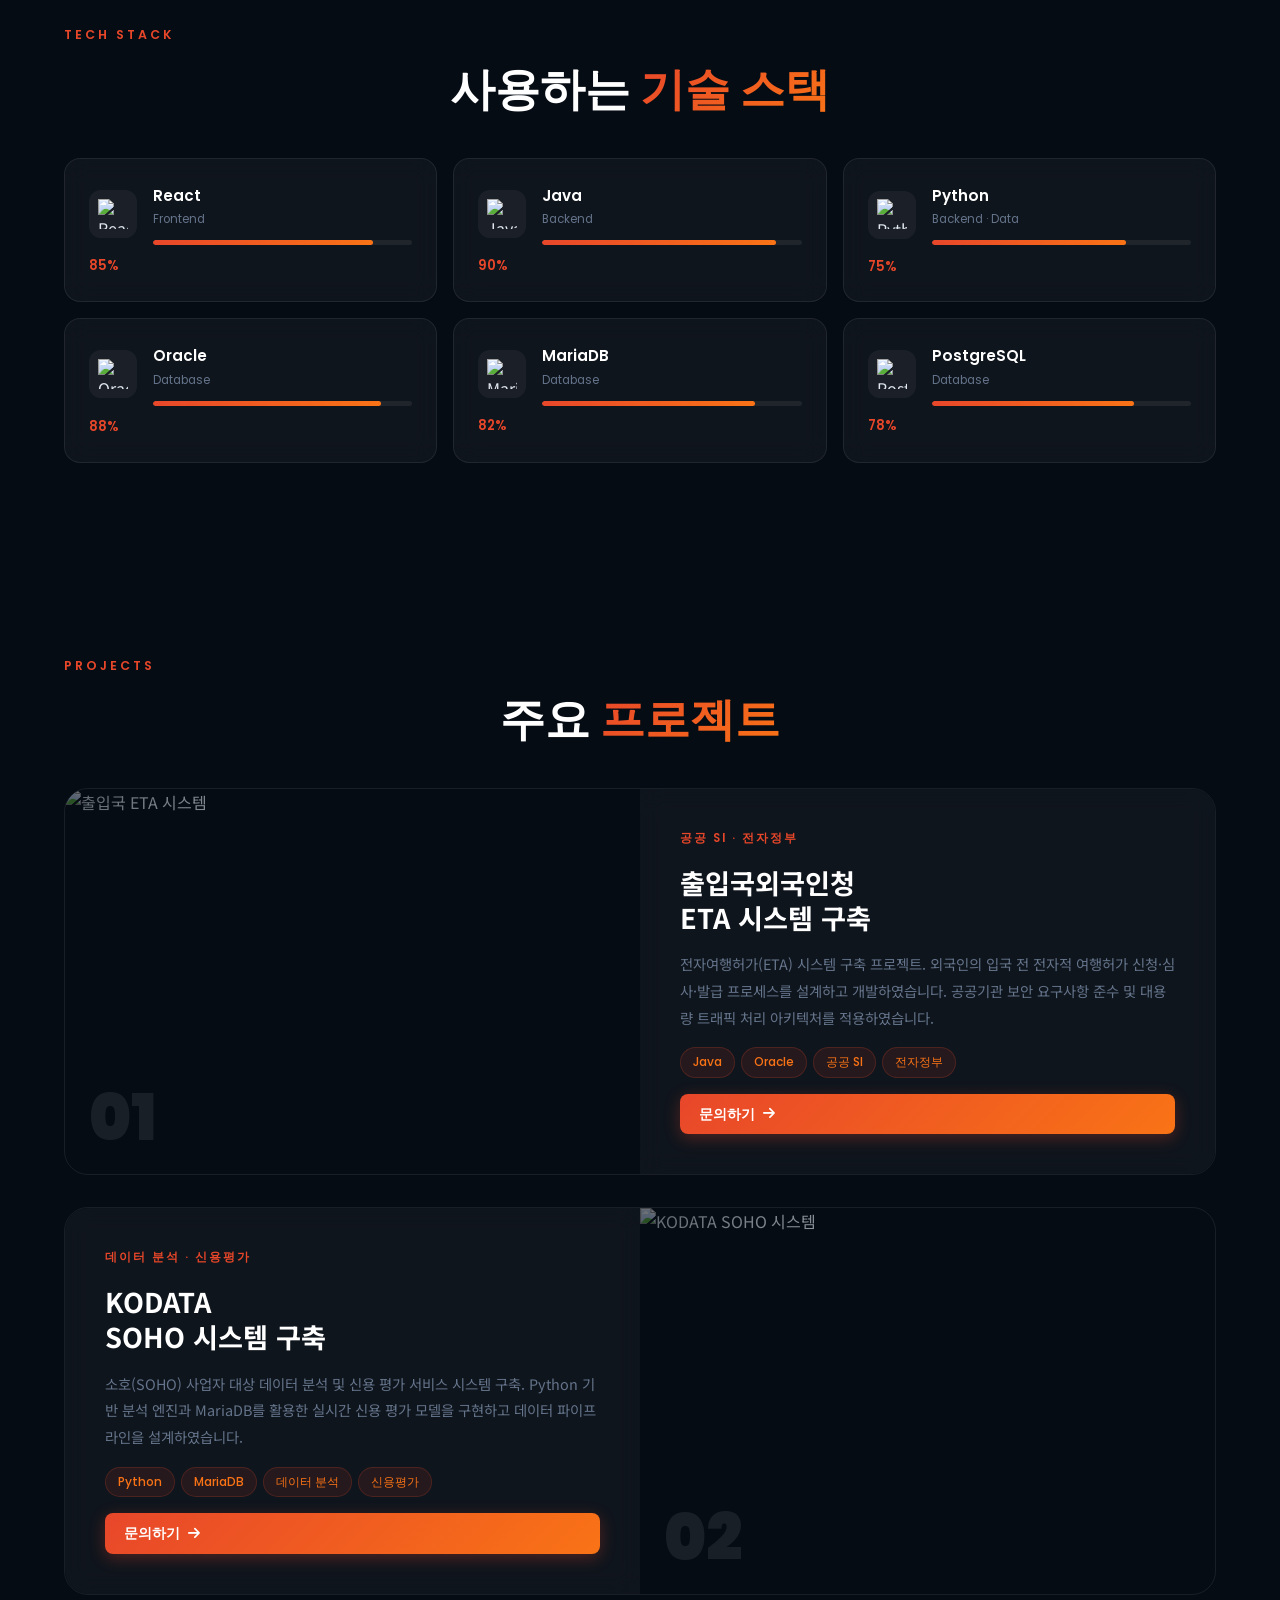
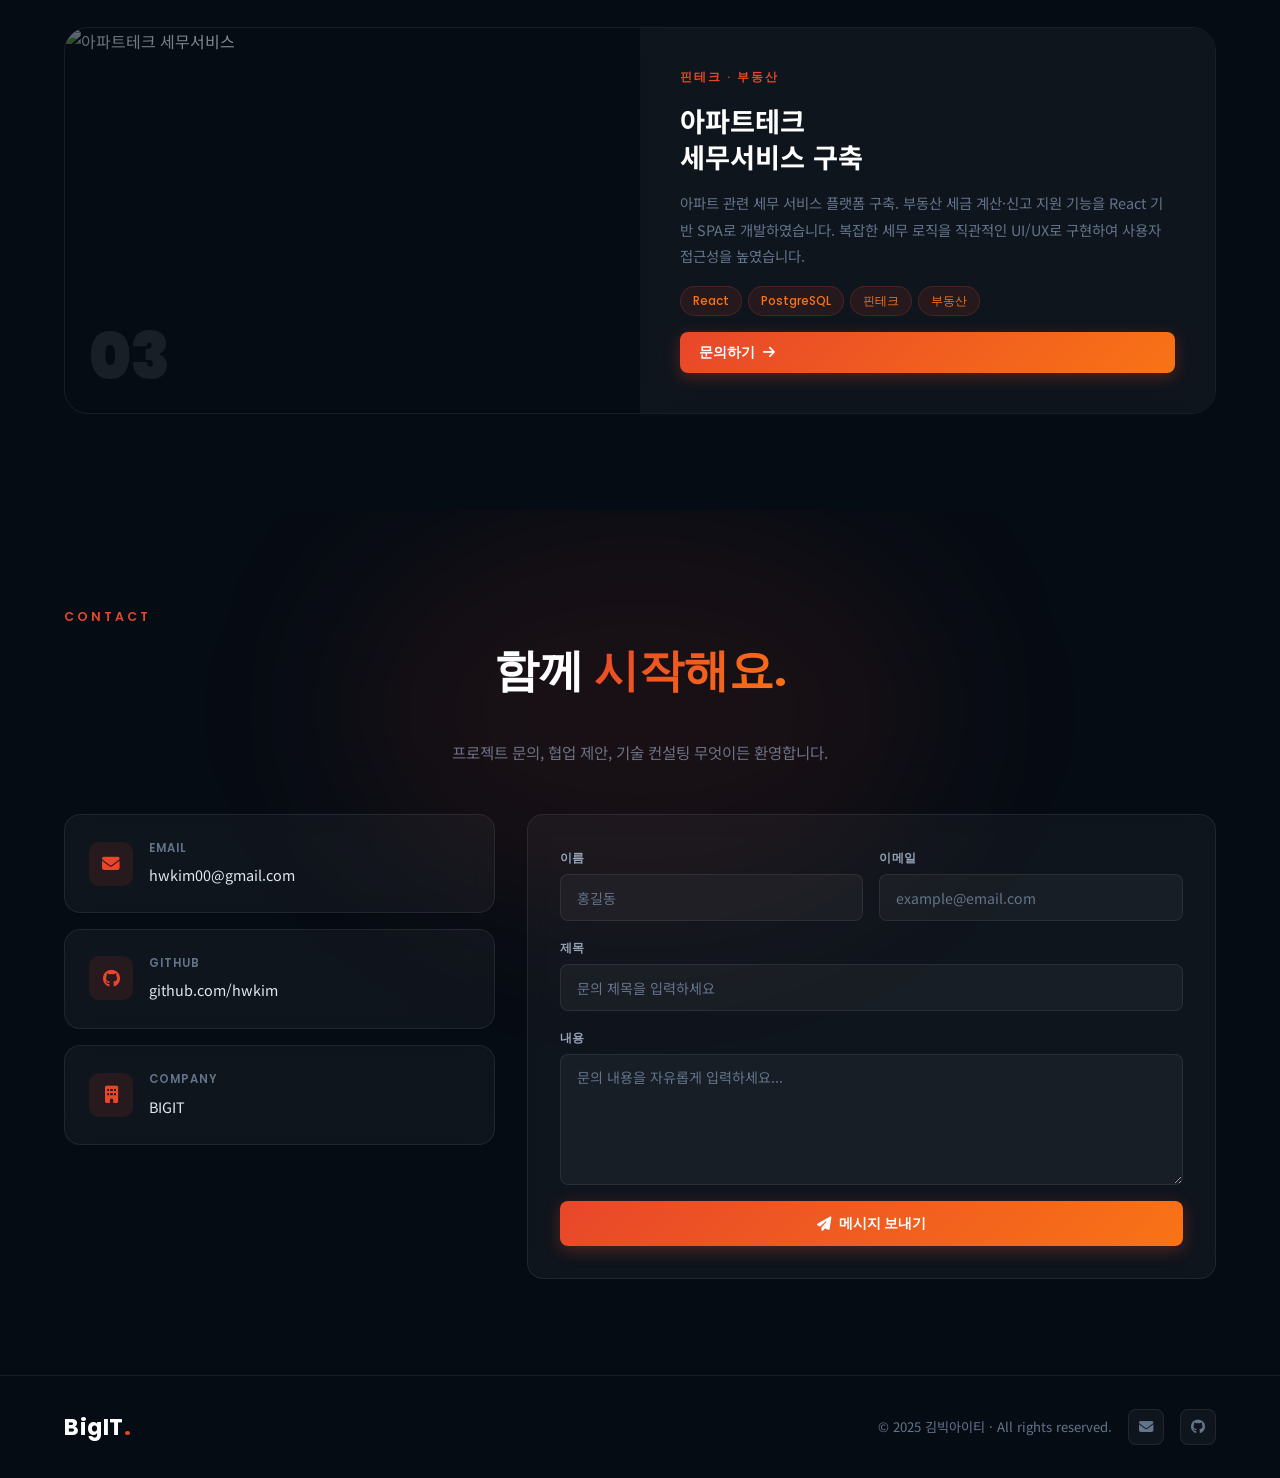
==== commit 7d1b691d: "전체 UI 디자인 모던 리뉴얼 - 디자인 시스템 재정의: 8px 간격 체계, CSS 변수 전면 정리 - 배경: 딥 다크(#060c14) + 블러 오브 배경 효과 - 그라디언트 텍스" ====
--- a/resume/index.html
+++ b/resume/index.html
@@ -11,245 +11,341 @@
 </head>
 <body>
 
-  <!-- HEADER -->
+  <!-- 헤더 네비게이션 -->
   <header id="header">
-    <div class="container">
-      <div class="logo">BigIT<span class="dot">.</span></div>
+    <div class="container nav-inner">
+      <a href="#home" class="logo">BigIT<span class="dot">.</span></a>
       <nav id="navbar">
         <ul>
-          <li><a href="#home" class="nav-link active">Home</a></li>
-          <li><a href="#about" class="nav-link">About</a></li>
-          <li><a href="#skills" class="nav-link">Skills</a></li>
-          <li><a href="#projects" class="nav-link">Projects</a></li>
-          <li><a href="#contact" class="nav-link">Contact</a></li>
+          <li><a href="#home"       class="nav-link active">Home</a></li>
+          <li><a href="#about"      class="nav-link">About</a></li>
+          <li><a href="#skills"     class="nav-link">Skills</a></li>
+          <li><a href="#projects"   class="nav-link">Projects</a></li>
+          <li><a href="#contact"    class="nav-link">Contact</a></li>
         </ul>
       </nav>
-      <button class="hamburger" id="hamburger">
+      <a href="#contact" class="btn btn-primary nav-cta">문의하기</a>
+      <button class="hamburger" id="hamburger" aria-label="메뉴 열기">
         <span></span><span></span><span></span>
       </button>
     </div>
   </header>
 
-  <!-- HERO -->
+  <!-- ===================== HERO ===================== -->
   <section id="home" class="hero">
+    <!-- 배경 블러 오브 -->
+    <div class="blob blob-1"></div>
+    <div class="blob blob-2"></div>
+
     <div class="container hero-inner">
       <div class="hero-text">
-        <p class="greeting">Hello<span class="dot">.</span></p>
-        <p class="iam">I'm <span class="name">김빅아이티</span></p>
-        <h1 class="title">풀스택 개발자<br /><span class="sub-title">& 이사</span></h1>
+        <div class="hero-badge">
+          <span class="badge-dot"></span>
+          <span>BIGIT · 이사</span>
+        </div>
+        <h1 class="hero-title">
+          안녕하세요,<br />
+          <span class="gradient-text">풀스택 개발자</span><br />
+          김빅아이티입니다.
+        </h1>
+        <p class="hero-desc">
+          React · Java · Python 기반의 엔드투엔드 시스템 구축과<br />
+          프로젝트 매니지먼트를 함께 수행하는 개발자입니다.
+        </p>
         <div class="hero-btns">
-          <a href="#contact" class="btn btn-primary">프로젝트 문의</a>
-          <a href="#about" class="btn btn-outline">이력서 보기</a>
-        </div>
-      </div>
-      <div class="hero-img">
-        <div class="circle-wrap">
-          <div class="circle"></div>
-          <div class="arrow left">&#10094;</div>
-          <div class="arrow right">&#10095;</div>
-          <div class="avatar-placeholder">
+          <a href="#projects" class="btn btn-primary">
+            <i class="fas fa-folder-open"></i> 프로젝트 보기
+          </a>
+          <a href="#contact" class="btn btn-ghost">
+            <i class="fas fa-paper-plane"></i> 연락하기
+          </a>
+        </div>
+
+        <!-- 간단 수치 -->
+        <div class="hero-stats">
+          <div class="hs-item">
+            <strong>6<span class="accent">+</span></strong>
+            <span>Years Exp.</span>
+          </div>
+          <div class="hs-divider"></div>
+          <div class="hs-item">
+            <strong>30<span class="accent">+</span></strong>
+            <span>Projects</span>
+          </div>
+          <div class="hs-divider"></div>
+          <div class="hs-item">
+            <strong>95<span class="accent">%</span></strong>
+            <span>Satisfaction</span>
+          </div>
+        </div>
+      </div>
+
+      <!-- 프로필 영역 -->
+      <div class="hero-visual">
+        <div class="avatar-ring">
+          <div class="avatar-inner">
             <i class="fas fa-user-tie"></i>
           </div>
         </div>
-      </div>
-    </div>
-
-    <!-- Skills Ticker -->
+        <!-- 플로팅 뱃지 -->
+        <div class="float-badge fb-1">
+          <i class="fab fa-react"></i> React
+        </div>
+        <div class="float-badge fb-2">
+          <i class="fab fa-java"></i> Java
+        </div>
+        <div class="float-badge fb-3">
+          <i class="fas fa-database"></i> Oracle
+        </div>
+      </div>
+    </div>
+
+    <!-- 기술 스크롤 티커 -->
     <div class="ticker-wrap">
       <div class="ticker">
-        <span>React</span>
-        <span>Java</span>
-        <span>Python</span>
-        <span>Oracle</span>
-        <span>MariaDB</span>
-        <span>PostgreSQL</span>
-        <span>React</span>
-        <span>Java</span>
-        <span>Python</span>
-        <span>Oracle</span>
-        <span>MariaDB</span>
-        <span>PostgreSQL</span>
+        <span>React</span><span>Java</span><span>Python</span>
+        <span>Oracle</span><span>MariaDB</span><span>PostgreSQL</span>
+        <span>React</span><span>Java</span><span>Python</span>
+        <span>Oracle</span><span>MariaDB</span><span>PostgreSQL</span>
       </div>
     </div>
   </section>
 
-  <!-- ABOUT -->
-  <section id="about" class="about">
-    <div class="container about-inner">
-      <div class="about-services">
-        <div class="service-item">
-          <div class="service-icon"><i class="fas fa-code"></i></div>
-          <span>웹 개발</span>
-        </div>
-        <div class="service-item">
-          <div class="service-icon"><i class="fas fa-mobile-alt"></i></div>
-          <span>시스템 구축</span>
-        </div>
-        <div class="service-item">
-          <div class="service-icon"><i class="fas fa-project-diagram"></i></div>
-          <span>PM / 영업</span>
-        </div>
-      </div>
-      <div class="about-content">
-        <h2 class="section-title">About <span class="accent">me</span></h2>
-        <p class="about-desc">
-          BIGIT 이사로서 풀스택 개발과 프로젝트 매니지먼트를 겸하고 있습니다.
-          React, Java, Python 기반의 웹 시스템 구축부터 Oracle, MariaDB, PostgreSQL을
-          활용한 데이터베이스 설계까지 폭넓은 기술 역량을 보유하고 있습니다.
-          다양한 공공·민간 프로젝트를 성공적으로 수행해 왔습니다.
-        </p>
-        <div class="stats">
-          <div class="stat">
-            <span class="stat-num">5<span class="accent">+</span></span>
-            <span class="stat-label">연간 프로젝트</span>
-          </div>
-          <div class="stat">
-            <span class="stat-num">95<span class="accent">%</span></span>
-            <span class="stat-label">고객 만족도</span>
-          </div>
-          <div class="stat">
-            <span class="stat-num">6<span class="accent">+</span></span>
-            <span class="stat-label">경력 연수</span>
-          </div>
-        </div>
-      </div>
-    </div>
-  </section>
-
-  <!-- SKILLS -->
-  <section id="skills" class="skills">
+  <!-- ===================== ABOUT ===================== -->
+  <section id="about" class="section about">
     <div class="container">
-      <h2 class="section-title center">Tech <span class="accent">Stack</span></h2>
-      <div class="skills-grid">
-        <div class="skill-card">
-          <img src="https://cdn.jsdelivr.net/gh/devicons/devicon@latest/icons/react/react-original.svg" alt="React" class="skill-img" />
-          <span>React</span>
-          <div class="bar"><div class="fill" style="width:85%"></div></div>
-        </div>
-        <div class="skill-card">
-          <img src="https://cdn.jsdelivr.net/gh/devicons/devicon@latest/icons/java/java-original.svg" alt="Java" class="skill-img" />
-          <span>Java</span>
-          <div class="bar"><div class="fill" style="width:90%"></div></div>
-        </div>
-        <div class="skill-card">
-          <img src="https://cdn.jsdelivr.net/gh/devicons/devicon@latest/icons/python/python-original.svg" alt="Python" class="skill-img" />
-          <span>Python</span>
-          <div class="bar"><div class="fill" style="width:75%"></div></div>
-        </div>
-        <div class="skill-card">
-          <img src="https://cdn.jsdelivr.net/gh/devicons/devicon@latest/icons/oracle/oracle-original.svg" alt="Oracle" class="skill-img" />
-          <span>Oracle</span>
-          <div class="bar"><div class="fill" style="width:88%"></div></div>
-        </div>
-        <div class="skill-card">
-          <img src="https://cdn.jsdelivr.net/gh/devicons/devicon@latest/icons/mariadb/mariadb-original.svg" alt="MariaDB" class="skill-img" />
-          <span>MariaDB</span>
-          <div class="bar"><div class="fill" style="width:82%"></div></div>
-        </div>
-        <div class="skill-card">
-          <img src="https://cdn.jsdelivr.net/gh/devicons/devicon@latest/icons/postgresql/postgresql-original.svg" alt="PostgreSQL" class="skill-img" />
-          <span>PostgreSQL</span>
-          <div class="bar"><div class="fill" style="width:78%"></div></div>
-        </div>
-      </div>
-    </div>
-  </section>
-
-  <!-- EXPERIENCE -->
-  <section id="experience" class="experience">
-    <div class="container">
-      <h2 class="section-title center">Work <span class="accent">Experience</span></h2>
-      <div class="timeline">
-        <div class="timeline-item">
-          <div class="timeline-dot"></div>
-          <div class="timeline-content">
-            <h3>이사 · PM · 영업</h3>
-            <span class="company">BIGIT</span>
-            <span class="period">2019.01 ~ 현재</span>
-            <ul>
+      <div class="section-label">About Me</div>
+      <div class="about-grid">
+
+        <div class="about-left">
+          <h2 class="section-title">비즈니스와 기술을<br /><span class="gradient-text">함께 이끕니다.</span></h2>
+          <p class="about-desc">
+            BIGIT 이사로서 풀스택 개발과 프로젝트 매니지먼트를 겸하고 있습니다.
+            React · Java · Python 기반의 웹 시스템 구축부터 Oracle · MariaDB · PostgreSQL을 활용한
+            대규모 데이터베이스 설계까지, 비즈니스 목표에 맞는 기술 솔루션을 제공합니다.
+          </p>
+          <div class="about-tags">
+            <span><i class="fas fa-check-circle"></i> 풀스택 개발</span>
+            <span><i class="fas fa-check-circle"></i> 프로젝트 매니지먼트</span>
+            <span><i class="fas fa-check-circle"></i> IT 영업 · 제안</span>
+            <span><i class="fas fa-check-circle"></i> 아키텍처 설계</span>
+          </div>
+        </div>
+
+        <div class="about-right">
+          <!-- 경력 카드 -->
+          <div class="exp-card glass-card">
+            <div class="exp-header">
+              <div class="exp-icon"><i class="fas fa-building"></i></div>
+              <div>
+                <div class="exp-company">BIGIT</div>
+                <div class="exp-period">2019.01 — 현재</div>
+              </div>
+              <span class="exp-badge">재직중</span>
+            </div>
+            <div class="exp-role">이사 · PM · 풀스택 개발자</div>
+            <ul class="exp-list">
               <li>프로젝트 전반 관리 및 일정 조율 (PM)</li>
               <li>공공·민간 IT 솔루션 영업 및 제안</li>
               <li>풀스택 개발 리드 및 아키텍처 설계</li>
               <li>고객사 요구사항 분석 및 기술 컨설팅</li>
             </ul>
           </div>
-        </div>
+
+          <!-- 수치 카드들 -->
+          <div class="stat-cards">
+            <div class="stat-card glass-card">
+              <strong>6<span class="accent">+</span></strong>
+              <span>경력 연수</span>
+            </div>
+            <div class="stat-card glass-card">
+              <strong>30<span class="accent">+</span></strong>
+              <span>완료 프로젝트</span>
+            </div>
+            <div class="stat-card glass-card">
+              <strong>95<span class="accent">%</span></strong>
+              <span>고객 만족도</span>
+            </div>
+          </div>
+        </div>
+
       </div>
     </div>
   </section>
 
-  <!-- PROJECTS -->
-  <section id="projects" class="projects">
+  <!-- ===================== SKILLS ===================== -->
+  <section id="skills" class="section skills">
     <div class="container">
-      <h2 class="section-title center">Projects</h2>
+      <div class="section-label">Tech Stack</div>
+      <h2 class="section-title center">사용하는 <span class="gradient-text">기술 스택</span></h2>
+
+      <div class="skills-grid">
+
+        <div class="skill-card glass-card">
+          <div class="skill-icon-wrap">
+            <img src="https://cdn.jsdelivr.net/gh/devicons/devicon@latest/icons/react/react-original.svg" alt="React" />
+          </div>
+          <div class="skill-info">
+            <span class="skill-name">React</span>
+            <span class="skill-level">Frontend</span>
+          </div>
+          <div class="skill-bar">
+            <div class="skill-fill" style="--w:85%"></div>
+          </div>
+          <span class="skill-pct">85%</span>
+        </div>
+
+        <div class="skill-card glass-card">
+          <div class="skill-icon-wrap">
+            <img src="https://cdn.jsdelivr.net/gh/devicons/devicon@latest/icons/java/java-original.svg" alt="Java" />
+          </div>
+          <div class="skill-info">
+            <span class="skill-name">Java</span>
+            <span class="skill-level">Backend</span>
+          </div>
+          <div class="skill-bar">
+            <div class="skill-fill" style="--w:90%"></div>
+          </div>
+          <span class="skill-pct">90%</span>
+        </div>
+
+        <div class="skill-card glass-card">
+          <div class="skill-icon-wrap">
+            <img src="https://cdn.jsdelivr.net/gh/devicons/devicon@latest/icons/python/python-original.svg" alt="Python" />
+          </div>
+          <div class="skill-info">
+            <span class="skill-name">Python</span>
+            <span class="skill-level">Backend · Data</span>
+          </div>
+          <div class="skill-bar">
+            <div class="skill-fill" style="--w:75%"></div>
+          </div>
+          <span class="skill-pct">75%</span>
+        </div>
+
+        <div class="skill-card glass-card">
+          <div class="skill-icon-wrap">
+            <img src="https://cdn.jsdelivr.net/gh/devicons/devicon@latest/icons/oracle/oracle-original.svg" alt="Oracle" />
+          </div>
+          <div class="skill-info">
+            <span class="skill-name">Oracle</span>
+            <span class="skill-level">Database</span>
+          </div>
+          <div class="skill-bar">
+            <div class="skill-fill" style="--w:88%"></div>
+          </div>
+          <span class="skill-pct">88%</span>
+        </div>
+
+        <div class="skill-card glass-card">
+          <div class="skill-icon-wrap">
+            <img src="https://cdn.jsdelivr.net/gh/devicons/devicon@latest/icons/mariadb/mariadb-original.svg" alt="MariaDB" />
+          </div>
+          <div class="skill-info">
+            <span class="skill-name">MariaDB</span>
+            <span class="skill-level">Database</span>
+          </div>
+          <div class="skill-bar">
+            <div class="skill-fill" style="--w:82%"></div>
+          </div>
+          <span class="skill-pct">82%</span>
+        </div>
+
+        <div class="skill-card glass-card">
+          <div class="skill-icon-wrap">
+            <img src="https://cdn.jsdelivr.net/gh/devicons/devicon@latest/icons/postgresql/postgresql-original.svg" alt="PostgreSQL" />
+          </div>
+          <div class="skill-info">
+            <span class="skill-name">PostgreSQL</span>
+            <span class="skill-level">Database</span>
+          </div>
+          <div class="skill-bar">
+            <div class="skill-fill" style="--w:78%"></div>
+          </div>
+          <span class="skill-pct">78%</span>
+        </div>
+
+      </div>
+    </div>
+  </section>
+
+  <!-- ===================== PROJECTS ===================== -->
+  <section id="projects" class="section projects">
+    <div class="container">
+      <div class="section-label">Projects</div>
+      <h2 class="section-title center">주요 <span class="gradient-text">프로젝트</span></h2>
+
       <div class="projects-list">
 
-        <div class="project-row">
+        <!-- 프로젝트 1 -->
+        <div class="project-row reveal">
           <div class="project-img-wrap">
             <img
-              src="https://images.unsplash.com/photo-1436491865332-7a61a109cc05?w=600&q=80&auto=format&fit=crop"
+              src="https://images.unsplash.com/photo-1436491865332-7a61a109cc05?w=700&q=85&auto=format&fit=crop"
               alt="출입국 ETA 시스템"
               class="project-thumb"
             />
-          </div>
-          <div class="project-detail">
-            <h3>출입국외국인청 ETA 시스템</h3>
+            <div class="project-img-overlay"></div>
+            <div class="project-num">01</div>
+          </div>
+          <div class="project-detail glass-card">
+            <div class="project-category">공공 SI · 전자정부</div>
+            <h3>출입국외국인청<br />ETA 시스템 구축</h3>
+            <p>전자여행허가(ETA) 시스템 구축 프로젝트. 외국인의 입국 전 전자적 여행허가 신청·심사·발급 프로세스를 설계하고 개발하였습니다. 공공기관 보안 요구사항 준수 및 대용량 트래픽 처리 아키텍처를 적용하였습니다.</p>
             <div class="project-tags">
-              <span>Java</span>
-              <span>Oracle</span>
-              <span>공공 SI</span>
-              <span>전자정부</span>
-            </div>
-            <p>전자여행허가(ETA) 시스템 구축 프로젝트. 외국인의 입국 전 전자적 여행허가 신청·심사·발급 프로세스를 설계하고 개발하였습니다. 공공기관 보안 요구사항 준수 및 대용량 트래픽 처리 아키텍처를 적용하였습니다.</p>
-            <div class="project-links">
-              <a href="#contact" class="btn btn-primary btn-sm">문의하기</a>
-            </div>
-          </div>
-        </div>
-
-        <div class="project-row reverse">
+              <span>Java</span><span>Oracle</span><span>공공 SI</span><span>전자정부</span>
+            </div>
+            <a href="#contact" class="btn btn-primary btn-sm">
+              문의하기 <i class="fas fa-arrow-right"></i>
+            </a>
+          </div>
+        </div>
+
+        <!-- 프로젝트 2 -->
+        <div class="project-row reverse reveal">
           <div class="project-img-wrap">
             <img
-              src="https://images.unsplash.com/photo-1551288049-bebda4e38f71?w=600&q=80&auto=format&fit=crop"
+              src="https://images.unsplash.com/photo-1551288049-bebda4e38f71?w=700&q=85&auto=format&fit=crop"
               alt="KODATA SOHO 시스템"
               class="project-thumb"
             />
-          </div>
-          <div class="project-detail">
-            <h3>KODATA SOHO 시스템</h3>
+            <div class="project-img-overlay"></div>
+            <div class="project-num">02</div>
+          </div>
+          <div class="project-detail glass-card">
+            <div class="project-category">데이터 분석 · 신용평가</div>
+            <h3>KODATA<br />SOHO 시스템 구축</h3>
+            <p>소호(SOHO) 사업자 대상 데이터 분석 및 신용 평가 서비스 시스템 구축. Python 기반 분석 엔진과 MariaDB를 활용한 실시간 신용 평가 모델을 구현하고 데이터 파이프라인을 설계하였습니다.</p>
             <div class="project-tags">
-              <span>Python</span>
-              <span>MariaDB</span>
-              <span>데이터 분석</span>
-              <span>신용평가</span>
-            </div>
-            <p>KODATA의 소호(SOHO) 사업자 대상 데이터 분석 및 신용 평가 서비스 시스템 구축. 데이터 파이프라인 설계 및 서비스 개발을 담당하였습니다. Python 기반 분석 엔진과 MariaDB를 활용한 실시간 신용 평가 모델을 구현하였습니다.</p>
-            <div class="project-links">
-              <a href="#contact" class="btn btn-primary btn-sm">문의하기</a>
-            </div>
-          </div>
-        </div>
-
-        <div class="project-row">
+              <span>Python</span><span>MariaDB</span><span>데이터 분석</span><span>신용평가</span>
+            </div>
+            <a href="#contact" class="btn btn-primary btn-sm">
+              문의하기 <i class="fas fa-arrow-right"></i>
+            </a>
+          </div>
+        </div>
+
+        <!-- 프로젝트 3 -->
+        <div class="project-row reveal">
           <div class="project-img-wrap">
             <img
-              src="https://images.unsplash.com/photo-1545324418-cc1a3fa10c00?w=600&q=80&auto=format&fit=crop"
+              src="https://images.unsplash.com/photo-1545324418-cc1a3fa10c00?w=700&q=85&auto=format&fit=crop"
               alt="아파트테크 세무서비스"
               class="project-thumb"
             />
-          </div>
-          <div class="project-detail">
-            <h3>아파트테크 세무서비스</h3>
+            <div class="project-img-overlay"></div>
+            <div class="project-num">03</div>
+          </div>
+          <div class="project-detail glass-card">
+            <div class="project-category">핀테크 · 부동산</div>
+            <h3>아파트테크<br />세무서비스 구축</h3>
+            <p>아파트 관련 세무 서비스 플랫폼 구축. 부동산 세금 계산·신고 지원 기능을 React 기반 SPA로 개발하였습니다. 복잡한 세무 로직을 직관적인 UI/UX로 구현하여 사용자 접근성을 높였습니다.</p>
             <div class="project-tags">
-              <span>React</span>
-              <span>PostgreSQL</span>
-              <span>핀테크</span>
-              <span>부동산</span>
-            </div>
-            <p>아파트 관련 세무 서비스 플랫폼 구축. 부동산 세금 계산, 신고 도움 등의 기능을 React 기반 SPA로 개발하였습니다. 복잡한 세무 로직을 직관적인 UI/UX로 구현하여 사용자 접근성을 높였습니다.</p>
-            <div class="project-links">
-              <a href="#contact" class="btn btn-primary btn-sm">문의하기</a>
-            </div>
+              <span>React</span><span>PostgreSQL</span><span>핀테크</span><span>부동산</span>
+            </div>
+            <a href="#contact" class="btn btn-primary btn-sm">
+              문의하기 <i class="fas fa-arrow-right"></i>
+            </a>
           </div>
         </div>
 
@@ -257,48 +353,79 @@
     </div>
   </section>
 
-  <!-- CONTACT -->
-  <section id="contact" class="contact">
+  <!-- ===================== CONTACT ===================== -->
+  <section id="contact" class="section contact">
+    <div class="blob blob-3"></div>
     <div class="container">
-      <h2 class="section-title center">Get In <span class="accent">Touch</span></h2>
-      <div class="contact-inner">
+      <div class="section-label">Contact</div>
+      <h2 class="section-title center">함께 <span class="gradient-text">시작해요.</span></h2>
+      <p class="contact-sub">프로젝트 문의, 협업 제안, 기술 컨설팅 무엇이든 환영합니다.</p>
+
+      <div class="contact-grid">
+
+        <!-- 연락처 정보 -->
         <div class="contact-info">
-          <div class="contact-item">
-            <i class="fas fa-envelope"></i>
+          <div class="contact-card glass-card">
+            <div class="contact-icon"><i class="fas fa-envelope"></i></div>
             <div>
-              <span class="label">Email</span>
+              <div class="contact-label">Email</div>
               <a href="mailto:hwkim00@gmail.com">hwkim00@gmail.com</a>
             </div>
           </div>
-          <div class="contact-item">
-            <i class="fab fa-github"></i>
+          <div class="contact-card glass-card">
+            <div class="contact-icon"><i class="fab fa-github"></i></div>
             <div>
-              <span class="label">GitHub</span>
+              <div class="contact-label">GitHub</div>
               <a href="https://github.com/hwkim" target="_blank">github.com/hwkim</a>
             </div>
           </div>
-          <div class="contact-item">
-            <i class="fas fa-building"></i>
+          <div class="contact-card glass-card">
+            <div class="contact-icon"><i class="fas fa-building"></i></div>
             <div>
-              <span class="label">Company</span>
+              <div class="contact-label">Company</div>
               <span>BIGIT</span>
             </div>
           </div>
         </div>
-        <form class="contact-form">
-          <input type="text" placeholder="이름" required />
-          <input type="email" placeholder="이메일" required />
-          <textarea placeholder="문의 내용을 입력하세요..." rows="5" required></textarea>
-          <button type="submit" class="btn btn-primary">메시지 보내기</button>
+
+        <!-- 문의 폼 -->
+        <form class="contact-form glass-card" id="contactForm">
+          <div class="form-row">
+            <div class="form-group">
+              <label>이름</label>
+              <input type="text" placeholder="홍길동" required />
+            </div>
+            <div class="form-group">
+              <label>이메일</label>
+              <input type="email" placeholder="example@email.com" required />
+            </div>
+          </div>
+          <div class="form-group">
+            <label>제목</label>
+            <input type="text" placeholder="문의 제목을 입력하세요" />
+          </div>
+          <div class="form-group">
+            <label>내용</label>
+            <textarea rows="5" placeholder="문의 내용을 자유롭게 입력하세요..." required></textarea>
+          </div>
+          <button type="submit" class="btn btn-primary btn-full">
+            <i class="fas fa-paper-plane"></i> 메시지 보내기
+          </button>
         </form>
+
       </div>
     </div>
   </section>
 
-  <!-- FOOTER -->
+  <!-- 푸터 -->
   <footer>
-    <div class="container">
+    <div class="container footer-inner">
+      <div class="logo">BigIT<span class="dot">.</span></div>
       <p>© 2025 김빅아이티 · All rights reserved.</p>
+      <div class="footer-links">
+        <a href="mailto:hwkim00@gmail.com"><i class="fas fa-envelope"></i></a>
+        <a href="https://github.com/hwkim" target="_blank"><i class="fab fa-github"></i></a>
+      </div>
     </div>
   </footer>
 
--- a/resume/css/style.css
+++ b/resume/css/style.css
@@ -1,110 +1,244 @@
-/* ===========================
-   RESET & BASE
-=========================== */
+/* ==========================================
+   리셋 & 기본 변수
+========================================== */
 *, *::before, *::after { box-sizing: border-box; margin: 0; padding: 0; }
 
 :root {
-  --bg: #0d0d0d;
-  --bg2: #141414;
-  --bg3: #1a1a1a;
-  --accent: #e8472a;
-  --accent2: #ff6b4a;
-  --text: #e0e0e0;
-  --text-muted: #888;
-  --border: #2a2a2a;
-  --card: #181818;
-  --white: #ffffff;
+  /* 배경 팔레트 */
+  --bg-900: #060c14;
+  --bg-800: #0b1120;
+  --bg-700: #101827;
+  --bg-600: #162033;
+
+  /* 포인트 컬러 */
+  --accent:  #e8472a;
+  --accent2: #f97316;
+
+  /* 텍스트 */
+  --text:       #e2e8f0;
+  --text-muted: #64748b;
+  --text-dim:   #94a3b8;
+
+  /* 유리 효과 */
+  --glass-bg:     rgba(255, 255, 255, 0.04);
+  --glass-border: rgba(255, 255, 255, 0.08);
+
+  /* 공통 */
+  --radius-sm: 8px;
+  --radius-md: 16px;
+  --radius-lg: 24px;
+  --shadow: 0 4px 24px rgba(0, 0, 0, 0.4);
+  --shadow-lg: 0 16px 48px rgba(0, 0, 0, 0.5);
+
+  /* 폰트 */
   --font-en: 'Poppins', sans-serif;
   --font-ko: 'Noto Sans KR', sans-serif;
+
+  /* 간격 (8px 배수) */
+  --sp-1: 8px;  --sp-2: 16px; --sp-3: 24px;
+  --sp-4: 32px; --sp-5: 40px; --sp-6: 48px;
+  --sp-8: 64px; --sp-10: 80px; --sp-12: 96px;
 }
 
 html { scroll-behavior: smooth; }
 
 body {
-  background: var(--bg);
+  background: var(--bg-900);
   color: var(--text);
   font-family: var(--font-ko);
   line-height: 1.7;
   overflow-x: hidden;
-}
-
-a { text-decoration: none; color: inherit; }
+  -webkit-font-smoothing: antialiased;
+}
+
+a { text-decoration: none; color: inherit; transition: color 0.25s; }
 ul { list-style: none; }
-img { max-width: 100%; }
+img { max-width: 100%; display: block; }
 
 .container {
   max-width: 1200px;
   margin: 0 auto;
-  padding: 0 2rem;
-}
-
-.dot { color: var(--accent); }
-.accent { color: var(--accent); }
-
-/* ===========================
-   HEADER
-=========================== */
+  padding: 0 var(--sp-3);
+}
+
+/* ==========================================
+   공통 유틸
+========================================== */
+.accent       { color: var(--accent); }
+.dot          { color: var(--accent); }
+
+/* 그라디언트 텍스트 */
+.gradient-text {
+  background: linear-gradient(135deg, var(--accent) 0%, var(--accent2) 100%);
+  -webkit-background-clip: text;
+  -webkit-text-fill-color: transparent;
+  background-clip: text;
+}
+
+/* 유리 카드 */
+.glass-card {
+  background: var(--glass-bg);
+  border: 1px solid var(--glass-border);
+  backdrop-filter: blur(12px);
+  -webkit-backdrop-filter: blur(12px);
+  border-radius: var(--radius-md);
+}
+
+/* 섹션 레이블 (작은 상단 텍스트) */
+.section-label {
+  font-family: var(--font-en);
+  font-size: 0.78rem;
+  font-weight: 600;
+  letter-spacing: 3px;
+  text-transform: uppercase;
+  color: var(--accent);
+  margin-bottom: var(--sp-2);
+}
+
+/* 섹션 타이틀 */
+.section-title {
+  font-family: var(--font-en);
+  font-size: clamp(2rem, 4vw, 2.8rem);
+  font-weight: 700;
+  color: #fff;
+  line-height: 1.25;
+  margin-bottom: var(--sp-5);
+}
+.section-title.center { text-align: center; }
+
+/* 공통 섹션 패딩 */
+.section { padding: var(--sp-12) 0; }
+.section:nth-child(odd) { background: var(--bg-800); }
+
+/* ==========================================
+   배경 블러 오브
+========================================== */
+.blob {
+  position: absolute;
+  border-radius: 50%;
+  filter: blur(80px);
+  pointer-events: none;
+  z-index: 0;
+}
+.blob-1 {
+  width: 500px; height: 500px;
+  background: rgba(232, 71, 42, 0.12);
+  top: -100px; right: -100px;
+}
+.blob-2 {
+  width: 400px; height: 400px;
+  background: rgba(249, 115, 22, 0.08);
+  bottom: 80px; left: -80px;
+}
+.blob-3 {
+  width: 600px; height: 400px;
+  background: rgba(232, 71, 42, 0.08);
+  top: 0; left: 50%; transform: translateX(-50%);
+}
+
+/* ==========================================
+   버튼
+========================================== */
+.btn {
+  display: inline-flex;
+  align-items: center;
+  gap: var(--sp-1);
+  padding: 0.75rem 1.75rem;
+  border-radius: var(--radius-sm);
+  font-family: var(--font-en);
+  font-weight: 600;
+  font-size: 0.9rem;
+  cursor: pointer;
+  border: none;
+  transition: all 0.25s cubic-bezier(0.4, 0, 0.2, 1);
+  white-space: nowrap;
+}
+
+.btn-primary {
+  background: linear-gradient(135deg, var(--accent), var(--accent2));
+  color: #fff;
+  box-shadow: 0 4px 16px rgba(232, 71, 42, 0.3);
+}
+.btn-primary:hover {
+  transform: translateY(-2px);
+  box-shadow: 0 8px 24px rgba(232, 71, 42, 0.45);
+}
+
+.btn-ghost {
+  background: var(--glass-bg);
+  color: var(--text);
+  border: 1px solid var(--glass-border);
+}
+.btn-ghost:hover {
+  border-color: rgba(232, 71, 42, 0.5);
+  color: #fff;
+  transform: translateY(-2px);
+}
+
+.btn-sm   { padding: 0.55rem 1.2rem; font-size: 0.85rem; }
+.btn-full { width: 100%; justify-content: center; }
+
+/* ==========================================
+   헤더
+========================================== */
 #header {
   position: fixed;
   top: 0; left: 0; right: 0;
   z-index: 1000;
-  padding: 1.2rem 0;
-  background: transparent;
-  transition: background 0.3s, backdrop-filter 0.3s;
-}
-
+  padding: var(--sp-2) 0;
+  transition: all 0.3s;
+}
 #header.scrolled {
-  background: rgba(13, 13, 13, 0.92);
-  backdrop-filter: blur(10px);
-  border-bottom: 1px solid var(--border);
-}
-
-#header .container {
-  display: flex;
-  align-items: center;
-  justify-content: space-between;
+  background: rgba(6, 12, 20, 0.85);
+  backdrop-filter: blur(20px);
+  -webkit-backdrop-filter: blur(20px);
+  border-bottom: 1px solid var(--glass-border);
+  padding: 14px 0;
+}
+
+.nav-inner {
+  display: flex;
+  align-items: center;
+  gap: var(--sp-4);
 }
 
 .logo {
   font-family: var(--font-en);
-  font-size: 1.5rem;
+  font-size: 1.4rem;
   font-weight: 700;
-  letter-spacing: 1px;
-  color: var(--white);
+  color: #fff;
+  letter-spacing: 0.5px;
+  margin-right: auto;
 }
 
 #navbar ul {
   display: flex;
-  gap: 2.5rem;
+  gap: var(--sp-4);
 }
 
 .nav-link {
   font-family: var(--font-en);
-  font-size: 0.95rem;
+  font-size: 0.9rem;
   font-weight: 500;
   color: var(--text-muted);
-  transition: color 0.3s;
+  transition: color 0.25s;
   position: relative;
 }
-
 .nav-link::after {
   content: '';
   position: absolute;
   bottom: -4px; left: 0;
   width: 0; height: 2px;
   background: var(--accent);
-  transition: width 0.3s;
-}
-
+  transition: width 0.25s;
+  border-radius: 2px;
+}
 .nav-link:hover,
-.nav-link.active {
-  color: var(--white);
-}
-
+.nav-link.active { color: #fff; }
 .nav-link:hover::after,
-.nav-link.active::after {
-  width: 100%;
-}
+.nav-link.active::after { width: 100%; }
+
+.nav-cta { display: inline-flex; }
 
 .hamburger {
   display: none;
@@ -114,784 +248,770 @@
   border: none;
   cursor: pointer;
   padding: 4px;
-}
-
+  z-index: 1001;
+}
 .hamburger span {
-  display: block;
-  width: 25px;
-  height: 2px;
-  background: var(--white);
+  display: block; width: 22px; height: 2px;
+  background: #fff; border-radius: 2px;
   transition: all 0.3s;
 }
 
-/* ===========================
-   BUTTONS
-=========================== */
-.btn {
-  display: inline-block;
-  padding: 0.75rem 1.8rem;
-  border-radius: 4px;
+/* ==========================================
+   HERO
+========================================== */
+.hero {
+  position: relative;
+  min-height: 100vh;
+  display: flex;
+  flex-direction: column;
+  justify-content: center;
+  overflow: hidden;
+  padding-top: 80px;
+}
+
+.hero-inner {
+  display: flex;
+  align-items: center;
+  justify-content: space-between;
+  gap: var(--sp-8);
+  padding: var(--sp-8) var(--sp-3);
+  position: relative;
+  z-index: 1;
+  flex: 1;
+}
+
+/* 히어로 텍스트 */
+.hero-badge {
+  display: inline-flex;
+  align-items: center;
+  gap: var(--sp-1);
+  background: rgba(232, 71, 42, 0.12);
+  border: 1px solid rgba(232, 71, 42, 0.3);
+  border-radius: 100px;
+  padding: 6px 16px;
+  font-size: 0.82rem;
+  font-weight: 500;
+  color: var(--accent2);
+  margin-bottom: var(--sp-3);
+}
+.badge-dot {
+  width: 7px; height: 7px;
+  background: var(--accent);
+  border-radius: 50%;
+  animation: blink 1.5s infinite;
+}
+@keyframes blink {
+  0%,100% { opacity: 1; } 50% { opacity: 0.3; }
+}
+
+.hero-title {
+  font-size: clamp(2.4rem, 5vw, 3.8rem);
+  font-weight: 900;
+  line-height: 1.15;
+  color: #fff;
+  margin-bottom: var(--sp-3);
+  letter-spacing: -0.5px;
+}
+
+.hero-desc {
+  color: var(--text-muted);
+  font-size: 1rem;
+  line-height: 1.9;
+  margin-bottom: var(--sp-4);
+  max-width: 480px;
+}
+
+.hero-btns {
+  display: flex;
+  gap: var(--sp-2);
+  flex-wrap: wrap;
+  margin-bottom: var(--sp-6);
+}
+
+/* 히어로 수치 */
+.hero-stats {
+  display: flex;
+  align-items: center;
+  gap: var(--sp-3);
+}
+.hs-item { display: flex; flex-direction: column; gap: 2px; }
+.hs-item strong {
+  font-family: var(--font-en);
+  font-size: 1.6rem;
+  font-weight: 700;
+  color: #fff;
+  line-height: 1;
+}
+.hs-item span {
+  font-size: 0.75rem;
+  color: var(--text-muted);
+  font-family: var(--font-en);
+  text-transform: uppercase;
+  letter-spacing: 1px;
+}
+.hs-divider {
+  width: 1px;
+  height: 36px;
+  background: var(--glass-border);
+}
+
+/* 히어로 비주얼 */
+.hero-visual {
+  position: relative;
+  flex: 0 0 380px;
+  height: 380px;
+  display: flex;
+  align-items: center;
+  justify-content: center;
+}
+
+.avatar-ring {
+  width: 280px; height: 280px;
+  border-radius: 50%;
+  background: linear-gradient(135deg, rgba(232,71,42,0.2), rgba(249,115,22,0.1));
+  border: 2px solid rgba(232, 71, 42, 0.3);
+  display: flex;
+  align-items: center;
+  justify-content: center;
+  position: relative;
+  animation: float 6s ease-in-out infinite;
+}
+.avatar-ring::before {
+  content: '';
+  position: absolute;
+  inset: -16px;
+  border-radius: 50%;
+  border: 1px dashed rgba(232, 71, 42, 0.2);
+  animation: spin 20s linear infinite;
+}
+@keyframes float {
+  0%,100% { transform: translateY(0); }
+  50%      { transform: translateY(-14px); }
+}
+@keyframes spin {
+  to { transform: rotate(360deg); }
+}
+
+.avatar-inner {
+  width: 220px; height: 220px;
+  border-radius: 50%;
+  background: linear-gradient(135deg, var(--bg-700), var(--bg-600));
+  border: 3px solid rgba(232, 71, 42, 0.4);
+  display: flex;
+  align-items: center;
+  justify-content: center;
+  font-size: 5.5rem;
+  color: var(--accent);
+}
+
+/* 플로팅 뱃지 */
+.float-badge {
+  position: absolute;
+  background: var(--glass-bg);
+  border: 1px solid var(--glass-border);
+  backdrop-filter: blur(12px);
+  border-radius: var(--radius-sm);
+  padding: 8px 14px;
+  font-family: var(--font-en);
+  font-size: 0.82rem;
+  font-weight: 600;
+  color: #fff;
+  display: flex;
+  align-items: center;
+  gap: 6px;
+  box-shadow: var(--shadow);
+  white-space: nowrap;
+}
+.float-badge i { color: var(--accent); }
+.fb-1 { top: 10%;  right: -10px; animation: floatB 5s ease-in-out infinite; }
+.fb-2 { bottom: 20%; left: -10px; animation: floatB 5s ease-in-out infinite 1.5s; }
+.fb-3 { bottom: 5%;  right: 5%;  animation: floatB 5s ease-in-out infinite 3s; }
+
+@keyframes floatB {
+  0%,100% { transform: translateY(0); }
+  50%      { transform: translateY(-8px); }
+}
+
+/* 티커 */
+.ticker-wrap {
+  position: relative; z-index: 1;
+  background: rgba(255,255,255,0.03);
+  border-top:    1px solid var(--glass-border);
+  border-bottom: 1px solid var(--glass-border);
+  padding: var(--sp-2) 0;
+  overflow: hidden;
+}
+.ticker {
+  display: flex;
+  gap: var(--sp-5);
+  animation: ticker 22s linear infinite;
+  white-space: nowrap;
+  width: max-content;
+}
+.ticker span {
+  font-family: var(--font-en);
+  font-size: 0.82rem;
+  font-weight: 600;
+  color: var(--text-muted);
+  letter-spacing: 2px;
+  text-transform: uppercase;
+}
+.ticker span::before { content: '◆  '; color: var(--accent); font-size: 0.5rem; vertical-align: middle; }
+@keyframes ticker {
+  from { transform: translateX(0); }
+  to   { transform: translateX(-50%); }
+}
+
+/* ==========================================
+   ABOUT
+========================================== */
+.about { position: relative; }
+
+.about-grid {
+  display: grid;
+  grid-template-columns: 1fr 1.1fr;
+  gap: var(--sp-8);
+  align-items: start;
+}
+
+.about-left .section-title { margin-bottom: var(--sp-3); }
+
+.about-desc {
+  color: var(--text-dim);
+  line-height: 1.9;
+  margin-bottom: var(--sp-4);
+  font-size: 0.97rem;
+}
+
+.about-tags {
+  display: flex;
+  flex-wrap: wrap;
+  gap: var(--sp-1);
+}
+.about-tags span {
+  display: flex;
+  align-items: center;
+  gap: 6px;
+  background: rgba(232,71,42,0.08);
+  border: 1px solid rgba(232,71,42,0.2);
+  color: var(--text-dim);
+  font-size: 0.85rem;
+  padding: 6px 14px;
+  border-radius: 100px;
+}
+.about-tags i { color: var(--accent); font-size: 0.75rem; }
+
+/* 경력 카드 */
+.exp-card {
+  padding: var(--sp-3);
+  margin-bottom: var(--sp-3);
+}
+.exp-header {
+  display: flex;
+  align-items: center;
+  gap: var(--sp-2);
+  margin-bottom: var(--sp-2);
+}
+.exp-icon {
+  width: 42px; height: 42px;
+  border-radius: 10px;
+  background: rgba(232,71,42,0.12);
+  color: var(--accent);
+  display: flex;
+  align-items: center;
+  justify-content: center;
+  font-size: 1.1rem;
+  flex-shrink: 0;
+}
+.exp-company {
+  font-weight: 700;
+  font-size: 1rem;
+  color: #fff;
+}
+.exp-period {
+  font-family: var(--font-en);
+  font-size: 0.78rem;
+  color: var(--text-muted);
+  margin-top: 2px;
+}
+.exp-badge {
+  margin-left: auto;
+  background: rgba(34,197,94,0.12);
+  border: 1px solid rgba(34,197,94,0.3);
+  color: #4ade80;
+  font-size: 0.72rem;
+  font-weight: 600;
+  padding: 3px 10px;
+  border-radius: 100px;
+  white-space: nowrap;
+}
+.exp-role {
+  font-size: 0.92rem;
+  font-weight: 600;
+  color: var(--accent2);
+  margin-bottom: var(--sp-2);
+}
+.exp-list { display: flex; flex-direction: column; gap: 6px; }
+.exp-list li {
+  font-size: 0.88rem;
+  color: var(--text-muted);
+  padding-left: 1rem;
+  position: relative;
+}
+.exp-list li::before {
+  content: '▸';
+  position: absolute; left: 0;
+  color: var(--accent);
+}
+
+/* 수치 카드 */
+.stat-cards {
+  display: grid;
+  grid-template-columns: repeat(3, 1fr);
+  gap: var(--sp-2);
+}
+.stat-card {
+  padding: var(--sp-3) var(--sp-2);
+  text-align: center;
+  display: flex;
+  flex-direction: column;
+  gap: 4px;
+  transition: border-color 0.25s, transform 0.25s;
+}
+.stat-card:hover {
+  border-color: rgba(232,71,42,0.4);
+  transform: translateY(-4px);
+}
+.stat-card strong {
+  font-family: var(--font-en);
+  font-size: 1.8rem;
+  font-weight: 700;
+  color: #fff;
+  line-height: 1;
+}
+.stat-card span {
+  font-size: 0.78rem;
+  color: var(--text-muted);
+}
+
+/* ==========================================
+   SKILLS
+========================================== */
+.skills-grid {
+  display: grid;
+  grid-template-columns: repeat(auto-fit, minmax(300px, 1fr));
+  gap: var(--sp-2);
+}
+
+.skill-card {
+  display: grid;
+  grid-template-columns: 48px 1fr auto;
+  grid-template-rows: auto auto;
+  column-gap: var(--sp-2);
+  row-gap: 10px;
+  align-items: center;
+  padding: var(--sp-3);
+  transition: border-color 0.25s, transform 0.25s;
+}
+.skill-card:hover {
+  border-color: rgba(232,71,42,0.35);
+  transform: translateY(-3px);
+}
+
+.skill-icon-wrap {
+  grid-row: 1 / 3;
+  width: 48px; height: 48px;
+  border-radius: 12px;
+  background: rgba(255,255,255,0.05);
+  display: flex;
+  align-items: center;
+  justify-content: center;
+  overflow: hidden;
+  flex-shrink: 0;
+}
+.skill-icon-wrap img {
+  width: 30px; height: 30px;
+  object-fit: contain;
+  transition: transform 0.3s;
+}
+.skill-card:hover .skill-icon-wrap img { transform: scale(1.15); }
+
+.skill-info {
+  display: flex;
+  flex-direction: column;
+  gap: 2px;
+}
+.skill-name {
   font-family: var(--font-en);
   font-weight: 600;
   font-size: 0.95rem;
-  cursor: pointer;
-  transition: all 0.3s;
-  border: 2px solid transparent;
-}
-
-.btn-primary {
-  background: var(--accent);
-  color: var(--white);
-  border-color: var(--accent);
-}
-
-.btn-primary:hover {
-  background: var(--accent2);
-  border-color: var(--accent2);
-  transform: translateY(-2px);
-  box-shadow: 0 8px 20px rgba(232, 71, 42, 0.35);
-}
-
-.btn-outline {
-  background: transparent;
-  color: var(--white);
-  border-color: #444;
-}
-
-.btn-outline:hover {
-  border-color: var(--accent);
+  color: #fff;
+}
+.skill-level {
+  font-size: 0.72rem;
+  color: var(--text-muted);
+  font-family: var(--font-en);
+}
+
+.skill-pct {
+  font-family: var(--font-en);
+  font-size: 0.82rem;
+  font-weight: 600;
   color: var(--accent);
-  transform: translateY(-2px);
-}
-
-/* ===========================
-   HERO
-=========================== */
-.hero {
-  min-height: 100vh;
-  background: var(--bg);
+  align-self: center;
+}
+
+.skill-bar {
+  grid-column: 2 / 4;
+  height: 5px;
+  background: rgba(255,255,255,0.07);
+  border-radius: 3px;
+  overflow: hidden;
+}
+.skill-fill {
+  height: 100%;
+  width: 0;
+  background: linear-gradient(90deg, var(--accent), var(--accent2));
+  border-radius: 3px;
+  transition: width 1.2s cubic-bezier(0.4,0,0.2,1) 0.2s;
+}
+
+/* ==========================================
+   PROJECTS
+========================================== */
+.projects { background: var(--bg-900) !important; }
+
+.projects-list {
+  display: flex;
+  flex-direction: column;
+  gap: var(--sp-4);
+}
+
+.project-row {
+  display: grid;
+  grid-template-columns: 1fr 1fr;
+  gap: 0;
+  border-radius: var(--radius-lg);
+  overflow: hidden;
+  border: 1px solid var(--glass-border);
+  transition: border-color 0.3s, box-shadow 0.3s;
+}
+.project-row:hover {
+  border-color: rgba(232,71,42,0.3);
+  box-shadow: 0 20px 60px rgba(0,0,0,0.4);
+}
+.project-row.reverse { direction: rtl; }
+.project-row.reverse > * { direction: ltr; }
+
+/* 이미지 영역 */
+.project-img-wrap {
+  position: relative;
+  overflow: hidden;
+  min-height: 300px;
+}
+.project-thumb {
+  width: 100%; height: 100%;
+  object-fit: cover;
+  transition: transform 0.6s cubic-bezier(0.4,0,0.2,1);
+}
+.project-row:hover .project-thumb { transform: scale(1.06); }
+
+.project-img-overlay {
+  position: absolute;
+  inset: 0;
+  background: linear-gradient(135deg, rgba(6,12,20,0.6) 0%, transparent 60%);
+}
+
+.project-num {
+  position: absolute;
+  bottom: var(--sp-3);
+  left: var(--sp-3);
+  font-family: var(--font-en);
+  font-size: 4rem;
+  font-weight: 900;
+  color: rgba(255,255,255,0.08);
+  line-height: 1;
+  user-select: none;
+}
+
+/* 프로젝트 내용 */
+.project-detail {
+  padding: var(--sp-5);
   display: flex;
   flex-direction: column;
   justify-content: center;
-  padding-top: 80px;
-  position: relative;
-  overflow: hidden;
-}
-
-.hero::before {
-  content: '';
-  position: absolute;
-  top: -200px; right: -200px;
-  width: 600px; height: 600px;
-  background: radial-gradient(circle, rgba(232,71,42,0.08) 0%, transparent 70%);
-  pointer-events: none;
-}
-
-.hero-inner {
-  display: flex;
-  align-items: center;
-  justify-content: space-between;
-  gap: 3rem;
-  padding-top: 4rem;
-  padding-bottom: 4rem;
-}
-
-.hero-text {
-  flex: 1;
-  max-width: 550px;
-}
-
-.greeting {
-  font-family: var(--font-en);
-  font-size: 3.5rem;
-  font-weight: 900;
-  color: var(--white);
-  line-height: 1;
-  margin-bottom: 0.3rem;
-}
-
-.iam {
-  font-size: 1.4rem;
-  color: var(--text-muted);
-  margin-bottom: 0.5rem;
-}
-
-.name {
-  color: var(--white);
+  gap: var(--sp-2);
+  border-radius: 0;
+  border: none;
+  background: var(--glass-bg);
+}
+
+.project-category {
+  font-family: var(--font-en);
+  font-size: 0.72rem;
+  font-weight: 600;
+  letter-spacing: 2px;
+  text-transform: uppercase;
+  color: var(--accent);
+}
+
+.project-detail h3 {
+  font-size: clamp(1.3rem, 2.5vw, 1.7rem);
   font-weight: 700;
-}
-
-.title {
-  font-size: 2.8rem;
-  font-weight: 900;
-  color: var(--white);
-  line-height: 1.2;
-  margin-bottom: 2rem;
-}
-
-.sub-title {
-  font-size: 1.6rem;
-  color: var(--text-muted);
-  font-weight: 400;
-}
-
-.hero-btns {
-  display: flex;
-  gap: 1rem;
+  color: #fff;
+  line-height: 1.3;
+}
+
+.project-detail p {
+  font-size: 0.9rem;
+  color: var(--text-muted);
+  line-height: 1.85;
+}
+
+.project-tags {
+  display: flex;
   flex-wrap: wrap;
-}
-
-/* Hero Image / Circle */
-.hero-img {
-  flex: 1;
-  display: flex;
-  justify-content: center;
-  align-items: center;
-  max-width: 420px;
-}
-
-.circle-wrap {
-  position: relative;
-  width: 320px;
-  height: 320px;
-  display: flex;
-  align-items: center;
-  justify-content: center;
-}
-
-.circle {
-  position: absolute;
-  width: 100%; height: 100%;
-  border-radius: 50%;
-  border: 2px solid var(--accent);
-  opacity: 0.3;
-  animation: pulse 3s infinite ease-in-out;
-}
-
-.circle::before {
-  content: '';
-  position: absolute;
-  inset: 20px;
-  border-radius: 50%;
+  gap: 6px;
+}
+.project-tags span {
+  background: rgba(232,71,42,0.1);
   border: 1px solid rgba(232,71,42,0.2);
-}
-
-@keyframes pulse {
-  0%, 100% { transform: scale(1); opacity: 0.3; }
-  50% { transform: scale(1.05); opacity: 0.5; }
-}
-
-.arrow {
-  position: absolute;
-  font-size: 2.5rem;
-  color: var(--accent);
-  opacity: 0.5;
-  top: 50%; transform: translateY(-50%);
-}
-
-.arrow.left { left: -30px; }
-.arrow.right { right: -30px; }
-
-.avatar-placeholder {
-  width: 240px; height: 240px;
-  border-radius: 50%;
-  background: linear-gradient(135deg, var(--bg3), var(--bg2));
-  border: 3px solid var(--accent);
-  display: flex;
-  align-items: center;
-  justify-content: center;
-  font-size: 5rem;
-  color: var(--accent);
+  color: var(--accent2);
+  font-family: var(--font-en);
+  font-size: 0.75rem;
+  font-weight: 500;
+  padding: 4px 12px;
+  border-radius: 100px;
+}
+
+/* ==========================================
+   CONTACT
+========================================== */
+.contact { position: relative; overflow: hidden; }
+
+.contact-sub {
+  text-align: center;
+  color: var(--text-muted);
+  font-size: 0.97rem;
+  margin-top: -var(--sp-4);
+  margin-bottom: var(--sp-6);
+}
+
+.contact-grid {
+  display: grid;
+  grid-template-columns: 1fr 1.6fr;
+  gap: var(--sp-4);
   position: relative;
   z-index: 1;
-}
-
-/* Ticker */
-.ticker-wrap {
-  background: var(--bg3);
-  border-top: 1px solid var(--border);
-  border-bottom: 1px solid var(--border);
-  padding: 1rem 0;
-  overflow: hidden;
-}
-
-.ticker {
-  display: flex;
-  gap: 4rem;
-  animation: ticker 20s linear infinite;
-  white-space: nowrap;
-}
-
-.ticker span {
-  font-family: var(--font-en);
-  font-size: 0.9rem;
-  font-weight: 500;
-  color: var(--text-muted);
+  margin-top: var(--sp-5);
+}
+
+.contact-info {
+  display: flex;
+  flex-direction: column;
+  gap: var(--sp-2);
+}
+
+.contact-card {
+  display: flex;
+  align-items: center;
+  gap: var(--sp-2);
+  padding: var(--sp-3);
+  transition: border-color 0.25s, transform 0.25s;
+}
+.contact-card:hover {
+  border-color: rgba(232,71,42,0.4);
+  transform: translateX(4px);
+}
+
+.contact-icon {
+  width: 44px; height: 44px;
+  border-radius: 10px;
+  background: rgba(232,71,42,0.1);
+  color: var(--accent);
+  display: flex;
+  align-items: center;
+  justify-content: center;
+  font-size: 1.1rem;
+  flex-shrink: 0;
+}
+
+.contact-label {
+  font-size: 0.72rem;
+  font-family: var(--font-en);
+  font-weight: 600;
   letter-spacing: 1px;
   text-transform: uppercase;
-}
-
-.ticker span::before {
-  content: '// ';
-  color: var(--accent);
-}
-
-@keyframes ticker {
-  from { transform: translateX(0); }
-  to { transform: translateX(-50%); }
-}
-
-/* ===========================
-   SECTION TITLES
-=========================== */
-.section-title {
-  font-family: var(--font-en);
-  font-size: 2.5rem;
-  font-weight: 700;
-  color: var(--white);
-  margin-bottom: 2.5rem;
-  position: relative;
-}
-
-.section-title.center { text-align: center; }
-
-.section-title::after {
-  content: '';
-  display: block;
-  width: 50px; height: 3px;
-  background: var(--accent);
-  margin-top: 0.6rem;
-}
-
-.section-title.center::after {
-  margin: 0.6rem auto 0;
-}
-
-/* ===========================
-   ABOUT
-=========================== */
-.about {
-  padding: 6rem 0;
-  background: var(--bg2);
-}
-
-.about-inner {
-  display: flex;
-  gap: 4rem;
-  align-items: flex-start;
-}
-
-.about-services {
-  flex: 0 0 220px;
+  color: var(--text-muted);
+  margin-bottom: 3px;
+}
+
+.contact-card a,
+.contact-card span {
+  font-size: 0.9rem;
+  color: var(--text);
+}
+.contact-card a:hover { color: var(--accent); }
+
+/* 문의 폼 */
+.contact-form {
+  padding: var(--sp-4);
   display: flex;
   flex-direction: column;
-  gap: 1.5rem;
-}
-
-.service-item {
-  display: flex;
-  align-items: center;
-  gap: 1rem;
-  padding: 1.2rem 1.5rem;
-  border-left: 3px solid transparent;
-  cursor: default;
-  transition: border-color 0.3s, background 0.3s;
-  border-radius: 0 8px 8px 0;
-}
-
-.service-item:hover {
-  border-left-color: var(--accent);
-  background: rgba(232,71,42,0.06);
-}
-
-.service-icon {
-  width: 44px; height: 44px;
-  border-radius: 8px;
-  background: rgba(232,71,42,0.12);
-  display: flex;
-  align-items: center;
-  justify-content: center;
-  color: var(--accent);
-  font-size: 1.2rem;
-  flex-shrink: 0;
-}
-
-.service-item span {
-  font-size: 0.95rem;
-  font-weight: 500;
-  color: var(--text);
-}
-
-.about-content {
-  flex: 1;
-}
-
-.about-desc {
-  color: var(--text-muted);
-  font-size: 1rem;
-  line-height: 1.9;
-  margin-bottom: 2.5rem;
-  max-width: 600px;
-}
-
-.stats {
-  display: flex;
-  gap: 3rem;
-  flex-wrap: wrap;
-}
-
-.stat {
+  gap: var(--sp-2);
+}
+
+.form-row {
+  display: grid;
+  grid-template-columns: 1fr 1fr;
+  gap: var(--sp-2);
+}
+
+.form-group {
   display: flex;
   flex-direction: column;
-  gap: 0.3rem;
-}
-
-.stat-num {
-  font-family: var(--font-en);
-  font-size: 2.2rem;
-  font-weight: 700;
-  color: var(--white);
-}
-
-.stat-label {
-  font-size: 0.85rem;
-  color: var(--text-muted);
-}
-
-/* ===========================
-   SKILLS
-=========================== */
-.skills {
-  padding: 6rem 0;
-  background: var(--bg);
-}
-
-.skills-grid {
-  display: grid;
-  grid-template-columns: repeat(auto-fit, minmax(280px, 1fr));
-  gap: 1.5rem;
-  margin-top: 1rem;
-}
-
-.skill-card {
-  background: var(--card);
-  border: 1px solid var(--border);
-  border-radius: 12px;
-  padding: 1.5rem 1.8rem;
-  display: flex;
-  align-items: center;
-  gap: 1rem;
-  flex-wrap: wrap;
-  transition: border-color 0.3s, transform 0.3s;
-}
-
-.skill-card:hover {
-  border-color: var(--accent);
-  transform: translateY(-3px);
-}
-
-.skill-card i {
-  font-size: 1.8rem;
-  color: var(--accent);
-  width: 36px;
-  text-align: center;
-}
-
-.skill-img {
-  width: 36px;
-  height: 36px;
-  object-fit: contain;
-  flex-shrink: 0;
-  filter: drop-shadow(0 0 4px rgba(255,255,255,0.08));
-  transition: transform 0.3s;
-}
-
-.skill-card:hover .skill-img {
-  transform: scale(1.15);
-}
-
-.skill-card span {
-  font-family: var(--font-en);
+  gap: 6px;
+}
+.form-group label {
+  font-size: 0.78rem;
   font-weight: 600;
-  font-size: 1rem;
-  color: var(--white);
-  min-width: 100px;
-}
-
-.bar {
-  flex: 1;
-  height: 6px;
-  background: var(--border);
-  border-radius: 3px;
-  min-width: 80px;
-  overflow: hidden;
-}
-
-.fill {
-  height: 100%;
-  background: linear-gradient(90deg, var(--accent), var(--accent2));
-  border-radius: 3px;
-  width: 0;
-  transition: width 1.2s ease 0.3s;
-}
-
-/* ===========================
-   EXPERIENCE
-=========================== */
-.experience {
-  padding: 6rem 0;
-  background: var(--bg2);
-}
-
-.timeline {
-  max-width: 700px;
-  margin: 0 auto;
-  position: relative;
-}
-
-.timeline::before {
-  content: '';
-  position: absolute;
-  left: 20px; top: 0; bottom: 0;
-  width: 2px;
-  background: var(--border);
-}
-
-.timeline-item {
-  display: flex;
-  gap: 2rem;
-  padding-bottom: 2rem;
-  position: relative;
-}
-
-.timeline-dot {
-  width: 42px; height: 42px;
-  border-radius: 50%;
-  background: var(--accent);
-  border: 3px solid var(--bg2);
-  flex-shrink: 0;
-  position: relative;
-  z-index: 1;
-}
-
-.timeline-content {
-  background: var(--card);
-  border: 1px solid var(--border);
-  border-radius: 12px;
-  padding: 1.8rem 2rem;
-  flex: 1;
-}
-
-.timeline-content h3 {
-  font-size: 1.2rem;
-  font-weight: 700;
-  color: var(--white);
-  margin-bottom: 0.5rem;
-}
-
-.company {
-  display: inline-block;
-  color: var(--accent);
-  font-weight: 600;
-  margin-right: 1rem;
-}
-
-.period {
-  font-size: 0.85rem;
-  color: var(--text-muted);
-  font-family: var(--font-en);
-}
-
-.timeline-content ul {
-  margin-top: 1rem;
-  padding-left: 0;
-  display: flex;
-  flex-direction: column;
-  gap: 0.5rem;
-}
-
-.timeline-content ul li {
-  position: relative;
-  padding-left: 1.2rem;
-  color: var(--text-muted);
-  font-size: 0.95rem;
-}
-
-.timeline-content ul li::before {
-  content: '▸';
-  position: absolute;
-  left: 0;
-  color: var(--accent);
-}
-
-/* ===========================
-   PROJECTS
-=========================== */
-.projects {
-  padding: 6rem 0;
-  background: var(--bg);
-}
-
-/* Projects List (horizontal row layout) */
-.projects-list {
-  display: flex;
-  flex-direction: column;
-  gap: 2.5rem;
-  margin-top: 1rem;
-}
-
-.project-row {
-  display: flex;
-  align-items: center;
-  gap: 0;
-  background: var(--card);
-  border: 1px solid var(--border);
-  border-radius: 16px;
-  overflow: hidden;
-  transition: border-color 0.3s, box-shadow 0.3s;
-}
-
-.project-row:hover {
-  border-color: var(--accent);
-  box-shadow: 0 12px 40px rgba(232,71,42,0.12);
-}
-
-.project-row.reverse {
-  flex-direction: row-reverse;
-}
-
-.project-img-wrap {
-  flex: 0 0 340px;
-  height: 240px;
-  overflow: hidden;
-  position: relative;
-}
-
-.project-thumb {
-  width: 100%;
-  height: 100%;
-  object-fit: cover;
-  transition: transform 0.5s ease;
-}
-
-.project-row:hover .project-thumb {
-  transform: scale(1.06);
-}
-
-.project-detail {
-  flex: 1;
-  padding: 2rem 2.5rem;
-}
-
-.project-detail h3 {
-  font-size: 1.25rem;
-  font-weight: 700;
-  color: var(--white);
-  margin-bottom: 1rem;
-  line-height: 1.4;
-}
-
-.project-detail p {
-  color: var(--text-muted);
-  font-size: 0.92rem;
-  line-height: 1.85;
-  margin-bottom: 1.5rem;
-}
-
-.project-links {
-  margin-top: 1.2rem;
-}
-
-.btn-sm {
-  padding: 0.55rem 1.3rem;
-  font-size: 0.88rem;
-}
-
-.project-tags {
-  display: flex;
-  flex-wrap: wrap;
-  gap: 0.5rem;
-  margin-bottom: 1rem;
-}
-
-.project-tags span {
-  background: rgba(232,71,42,0.1);
-  color: var(--accent);
-  border: 1px solid rgba(232,71,42,0.25);
-  border-radius: 4px;
-  padding: 0.25rem 0.7rem;
-  font-size: 0.78rem;
-  font-family: var(--font-en);
-  font-weight: 500;
-}
-
-/* ===========================
-   CONTACT
-=========================== */
-.contact {
-  padding: 6rem 0;
-  background: var(--bg2);
-}
-
-.contact-inner {
-  display: grid;
-  grid-template-columns: 1fr 1.5fr;
-  gap: 4rem;
-  margin-top: 1rem;
-}
-
-.contact-info {
-  display: flex;
-  flex-direction: column;
-  gap: 2rem;
-}
-
-.contact-item {
-  display: flex;
-  align-items: flex-start;
-  gap: 1.2rem;
-}
-
-.contact-item i {
-  width: 44px; height: 44px;
-  border-radius: 10px;
-  background: rgba(232,71,42,0.12);
-  display: flex;
-  align-items: center;
-  justify-content: center;
-  color: var(--accent);
-  font-size: 1.1rem;
-  flex-shrink: 0;
-}
-
-.contact-item .label {
-  display: block;
-  font-size: 0.78rem;
-  color: var(--text-muted);
-  text-transform: uppercase;
-  letter-spacing: 1px;
-  margin-bottom: 0.2rem;
-}
-
-.contact-item a,
-.contact-item span {
-  font-size: 0.95rem;
-  color: var(--text);
-  transition: color 0.3s;
-}
-
-.contact-item a:hover { color: var(--accent); }
-
-.contact-form {
-  display: flex;
-  flex-direction: column;
-  gap: 1rem;
-}
-
-.contact-form input,
-.contact-form textarea {
-  background: var(--card);
-  border: 1px solid var(--border);
-  border-radius: 8px;
-  padding: 0.9rem 1.2rem;
+  color: var(--text-dim);
+  font-family: var(--font-en);
+  letter-spacing: 0.5px;
+}
+.form-group input,
+.form-group textarea {
+  background: rgba(255,255,255,0.04);
+  border: 1px solid var(--glass-border);
+  border-radius: var(--radius-sm);
+  padding: 12px 16px;
   color: var(--text);
   font-family: var(--font-ko);
-  font-size: 0.95rem;
+  font-size: 0.9rem;
   outline: none;
-  transition: border-color 0.3s;
+  transition: border-color 0.25s, background 0.25s;
   resize: vertical;
-}
-
-.contact-form input::placeholder,
-.contact-form textarea::placeholder {
-  color: var(--text-muted);
-}
-
-.contact-form input:focus,
-.contact-form textarea:focus {
-  border-color: var(--accent);
-}
-
-.contact-form .btn {
-  align-self: flex-start;
-}
-
-/* ===========================
+  width: 100%;
+}
+.form-group input::placeholder,
+.form-group textarea::placeholder { color: var(--text-muted); font-size: 0.88rem; }
+.form-group input:focus,
+.form-group textarea:focus {
+  border-color: rgba(232,71,42,0.5);
+  background: rgba(232,71,42,0.04);
+}
+
+/* ==========================================
    FOOTER
-=========================== */
+========================================== */
 footer {
-  background: var(--bg);
-  border-top: 1px solid var(--border);
-  padding: 1.8rem 0;
-  text-align: center;
-  color: var(--text-muted);
-  font-size: 0.88rem;
-}
-
-/* ===========================
-   SCROLL ANIMATION
-=========================== */
+  background: var(--bg-900);
+  border-top: 1px solid var(--glass-border);
+  padding: var(--sp-4) 0;
+}
+.footer-inner {
+  display: flex;
+  align-items: center;
+  justify-content: space-between;
+  flex-wrap: wrap;
+  gap: var(--sp-2);
+}
+footer p {
+  font-size: 0.82rem;
+  color: var(--text-muted);
+}
+.footer-links {
+  display: flex;
+  gap: var(--sp-2);
+}
+.footer-links a {
+  width: 36px; height: 36px;
+  border-radius: var(--radius-sm);
+  background: var(--glass-bg);
+  border: 1px solid var(--glass-border);
+  color: var(--text-muted);
+  display: flex;
+  align-items: center;
+  justify-content: center;
+  font-size: 0.9rem;
+  transition: all 0.25s;
+}
+.footer-links a:hover {
+  color: var(--accent);
+  border-color: rgba(232,71,42,0.4);
+}
+
+/* ==========================================
+   스크롤 애니메이션
+========================================== */
 .reveal {
   opacity: 0;
-  transform: translateY(30px);
+  transform: translateY(32px);
   transition: opacity 0.7s ease, transform 0.7s ease;
 }
-
 .reveal.visible {
   opacity: 1;
   transform: translateY(0);
 }
 
-/* ===========================
-   RESPONSIVE
-=========================== */
-@media (max-width: 900px) {
+/* ==========================================
+   반응형
+========================================== */
+@media (max-width: 1024px) {
+  .hero-visual { flex: 0 0 300px; height: 300px; }
+  .avatar-ring { width: 240px; height: 240px; }
+  .avatar-inner { width: 190px; height: 190px; font-size: 4.5rem; }
+  .about-grid { grid-template-columns: 1fr; gap: var(--sp-5); }
+}
+
+@media (max-width: 768px) {
   .hero-inner {
     flex-direction: column;
     text-align: center;
-    padding-top: 6rem;
+    padding-top: var(--sp-8);
+    padding-bottom: var(--sp-5);
   }
-
+  .hero-desc { margin: 0 auto var(--sp-4); }
   .hero-btns { justify-content: center; }
-
-  .hero-img { max-width: 280px; }
-  .circle-wrap { width: 260px; height: 260px; }
-  .avatar-placeholder { width: 200px; height: 200px; font-size: 4rem; }
-
-  .about-inner { flex-direction: column; gap: 2rem; }
-  .about-services { flex-direction: row; flex: none; flex-wrap: wrap; }
-
-  .contact-inner { grid-template-columns: 1fr; gap: 2.5rem; }
-
-  .section-title { font-size: 2rem; }
-  .title { font-size: 2rem; }
-  .greeting { font-size: 2.8rem; }
+  .hero-stats { justify-content: center; }
+
+  .hero-visual { flex: none; width: 260px; height: 260px; }
+  .avatar-ring { width: 220px; height: 220px; }
+  .avatar-inner { width: 170px; height: 170px; font-size: 3.8rem; }
+
+  .project-row,
+  .project-row.reverse { grid-template-columns: 1fr; direction: ltr; }
+  .project-img-wrap { min-height: 220px; }
+  .project-detail { padding: var(--sp-4); }
+
+  .contact-grid { grid-template-columns: 1fr; }
+  .form-row { grid-template-columns: 1fr; }
+
+  .stat-cards { grid-template-columns: repeat(3,1fr); }
+  .skills-grid { grid-template-columns: 1fr; }
 }
 
 @media (max-width: 600px) {
+  /* 모바일 햄버거 메뉴 */
   #navbar {
     display: none;
     position: fixed;
-    top: 0; left: 0; right: 0; bottom: 0;
-    background: rgba(13,13,13,0.98);
+    inset: 0;
+    background: rgba(6,12,20,0.97);
     flex-direction: column;
     align-items: center;
     justify-content: center;
     z-index: 999;
   }
-
   #navbar.open { display: flex; }
-  #navbar ul { flex-direction: column; align-items: center; gap: 2rem; }
-  .nav-link { font-size: 1.5rem; }
-
-  .hamburger { display: flex; position: relative; z-index: 1001; }
-
-  .skills-grid { grid-template-columns: 1fr; }
-  .project-row,
-  .project-row.reverse { flex-direction: column; }
-  .project-img-wrap { flex: none; width: 100%; height: 200px; }
-  .project-detail { padding: 1.5rem; }
-  .stats { gap: 2rem; }
-
-  .container { padding: 0 1.2rem; }
-}
+  #navbar ul { flex-direction: column; align-items: center; gap: var(--sp-4); }
+  .nav-link { font-size: 1.4rem; }
+
+  .nav-cta { display: none; }
+  .hamburger { display: flex; }
+
+  .section { padding: var(--sp-10) 0; }
+  .hero-title { font-size: 2rem; }
+  .stat-cards { grid-template-columns: 1fr; }
+  .float-badge { display: none; }
+}
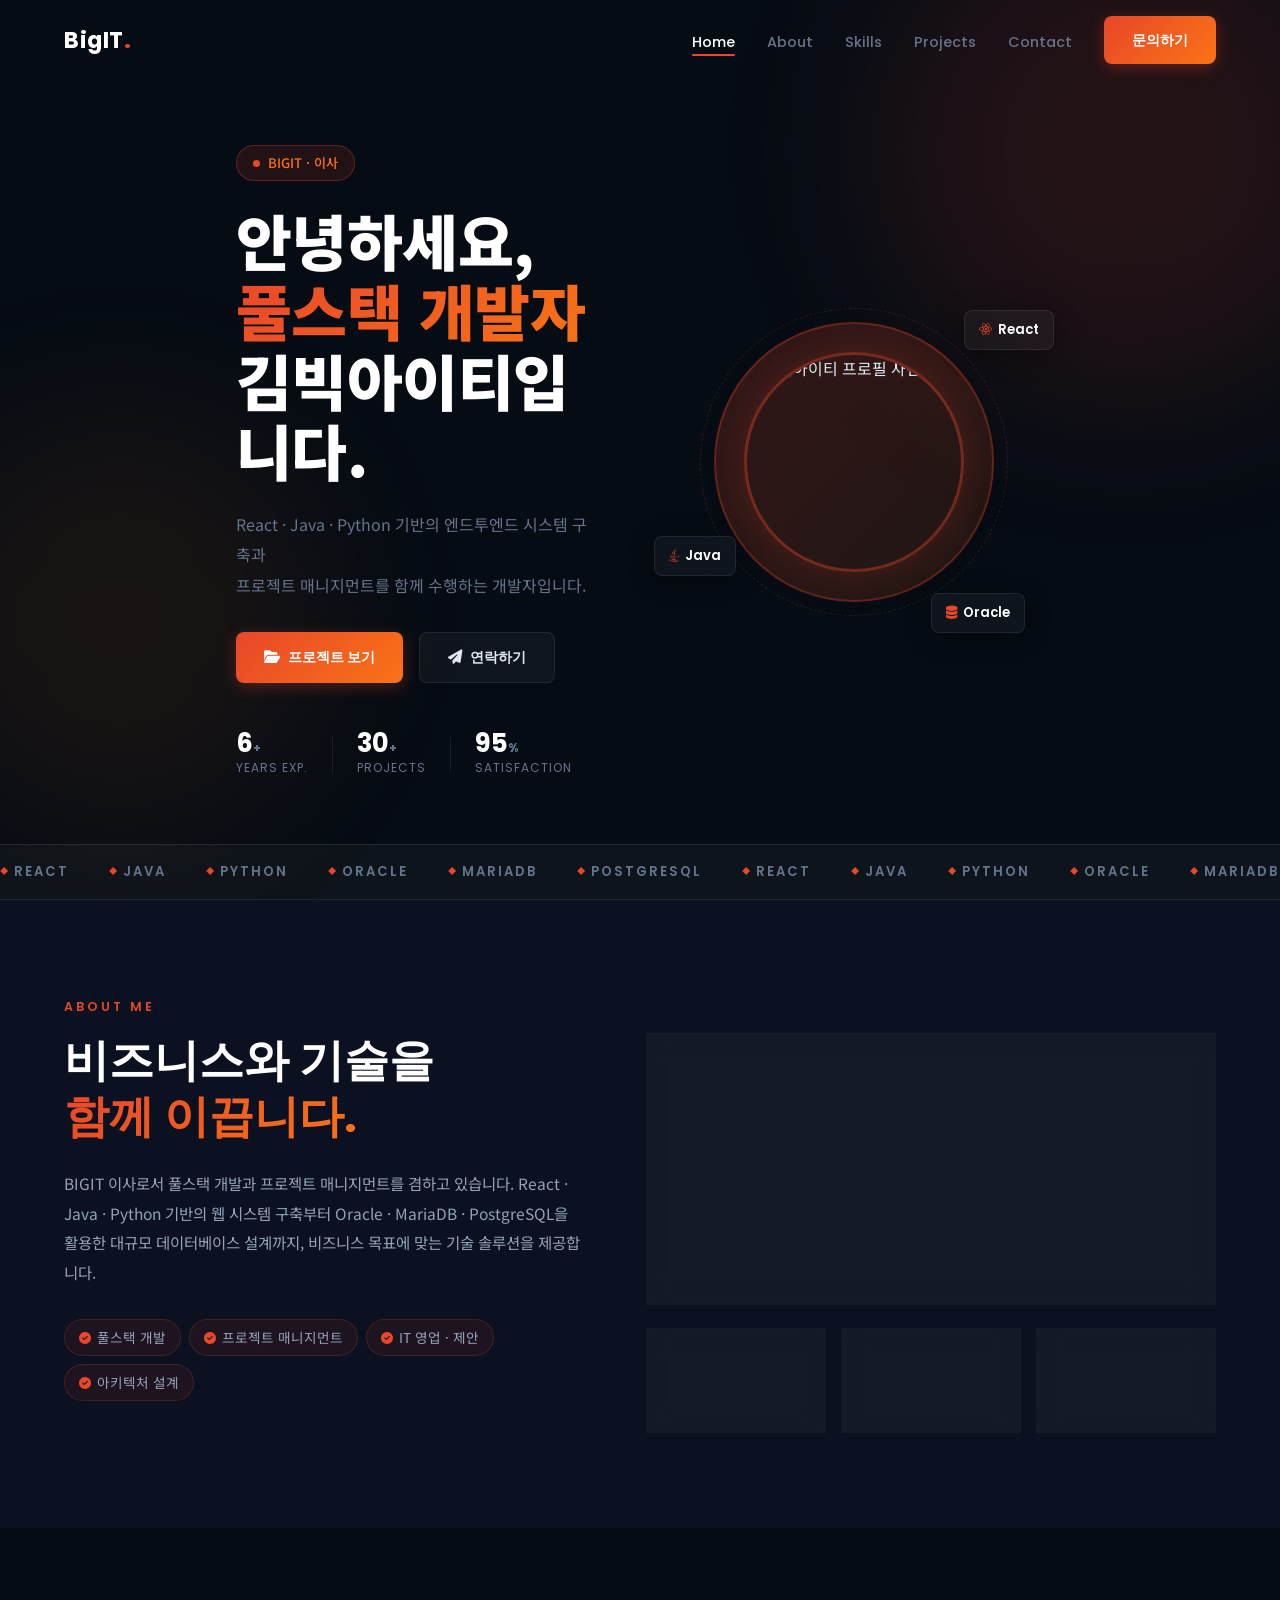
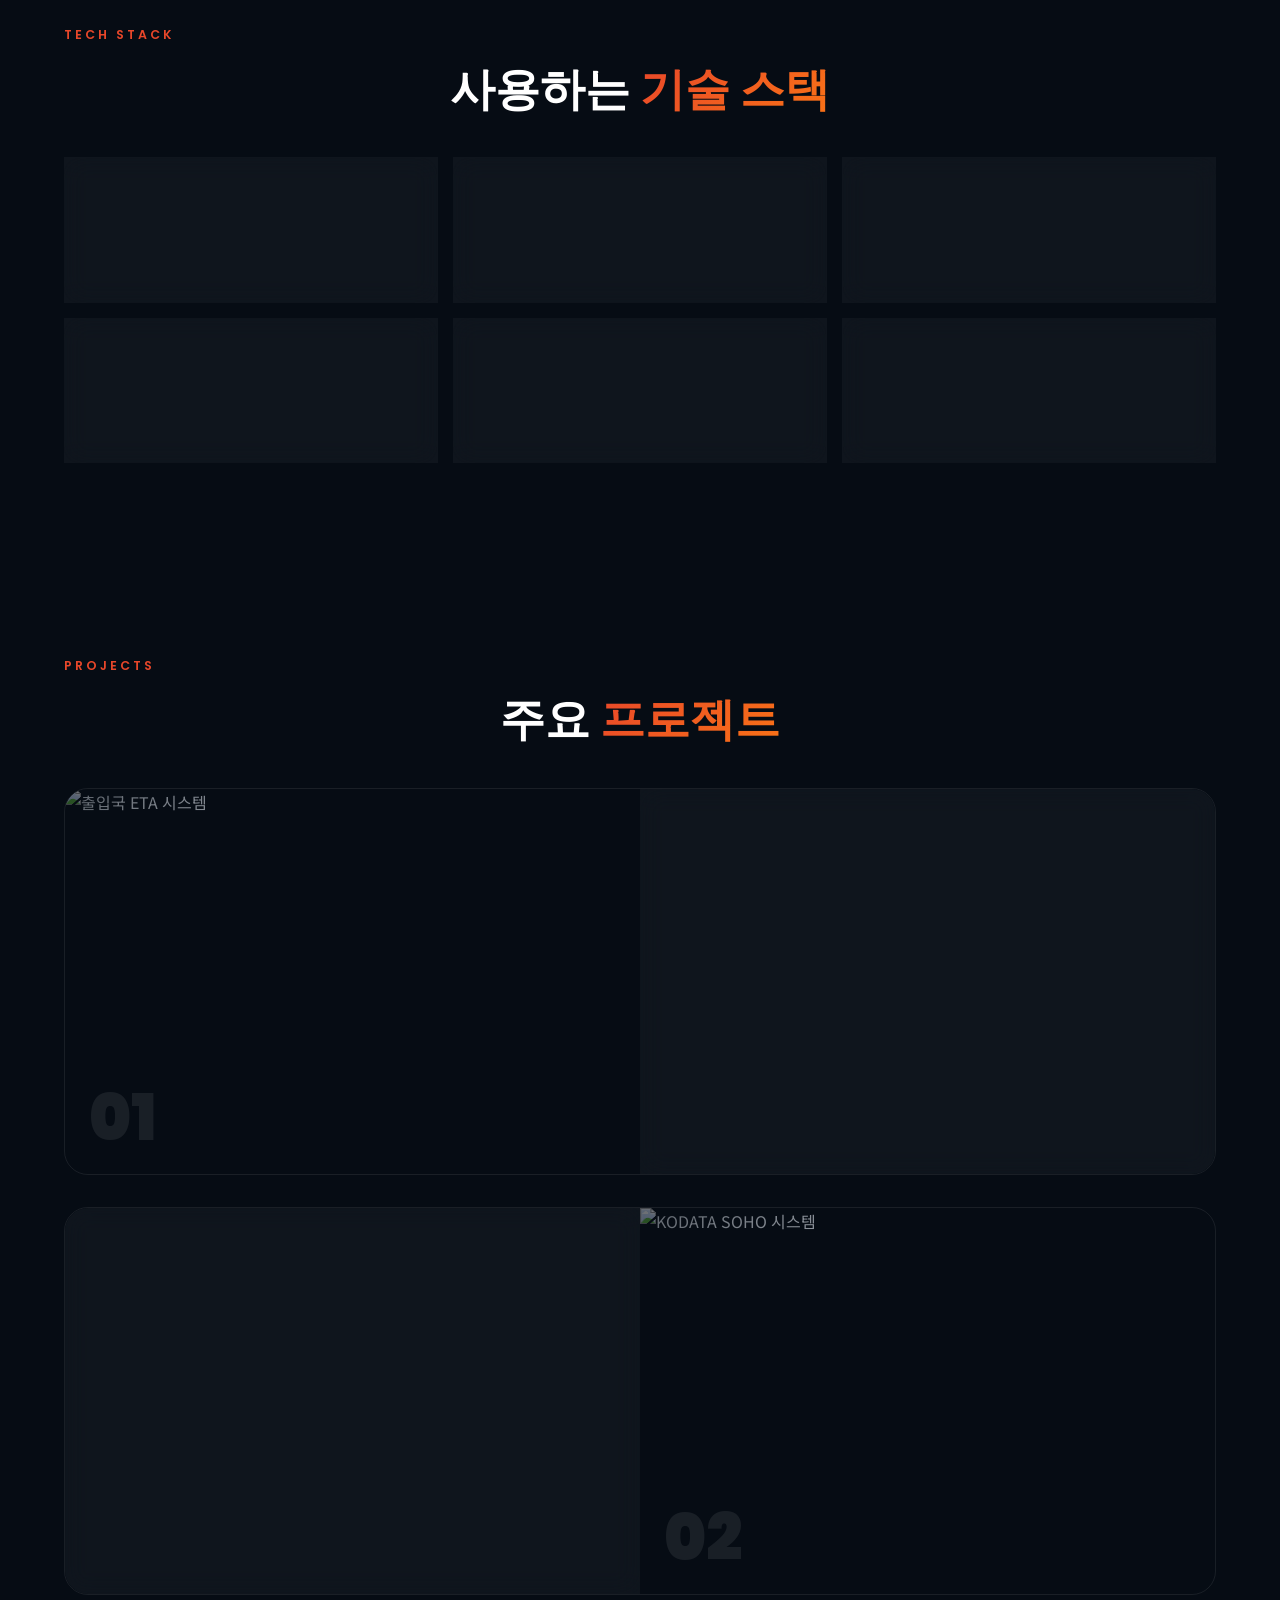
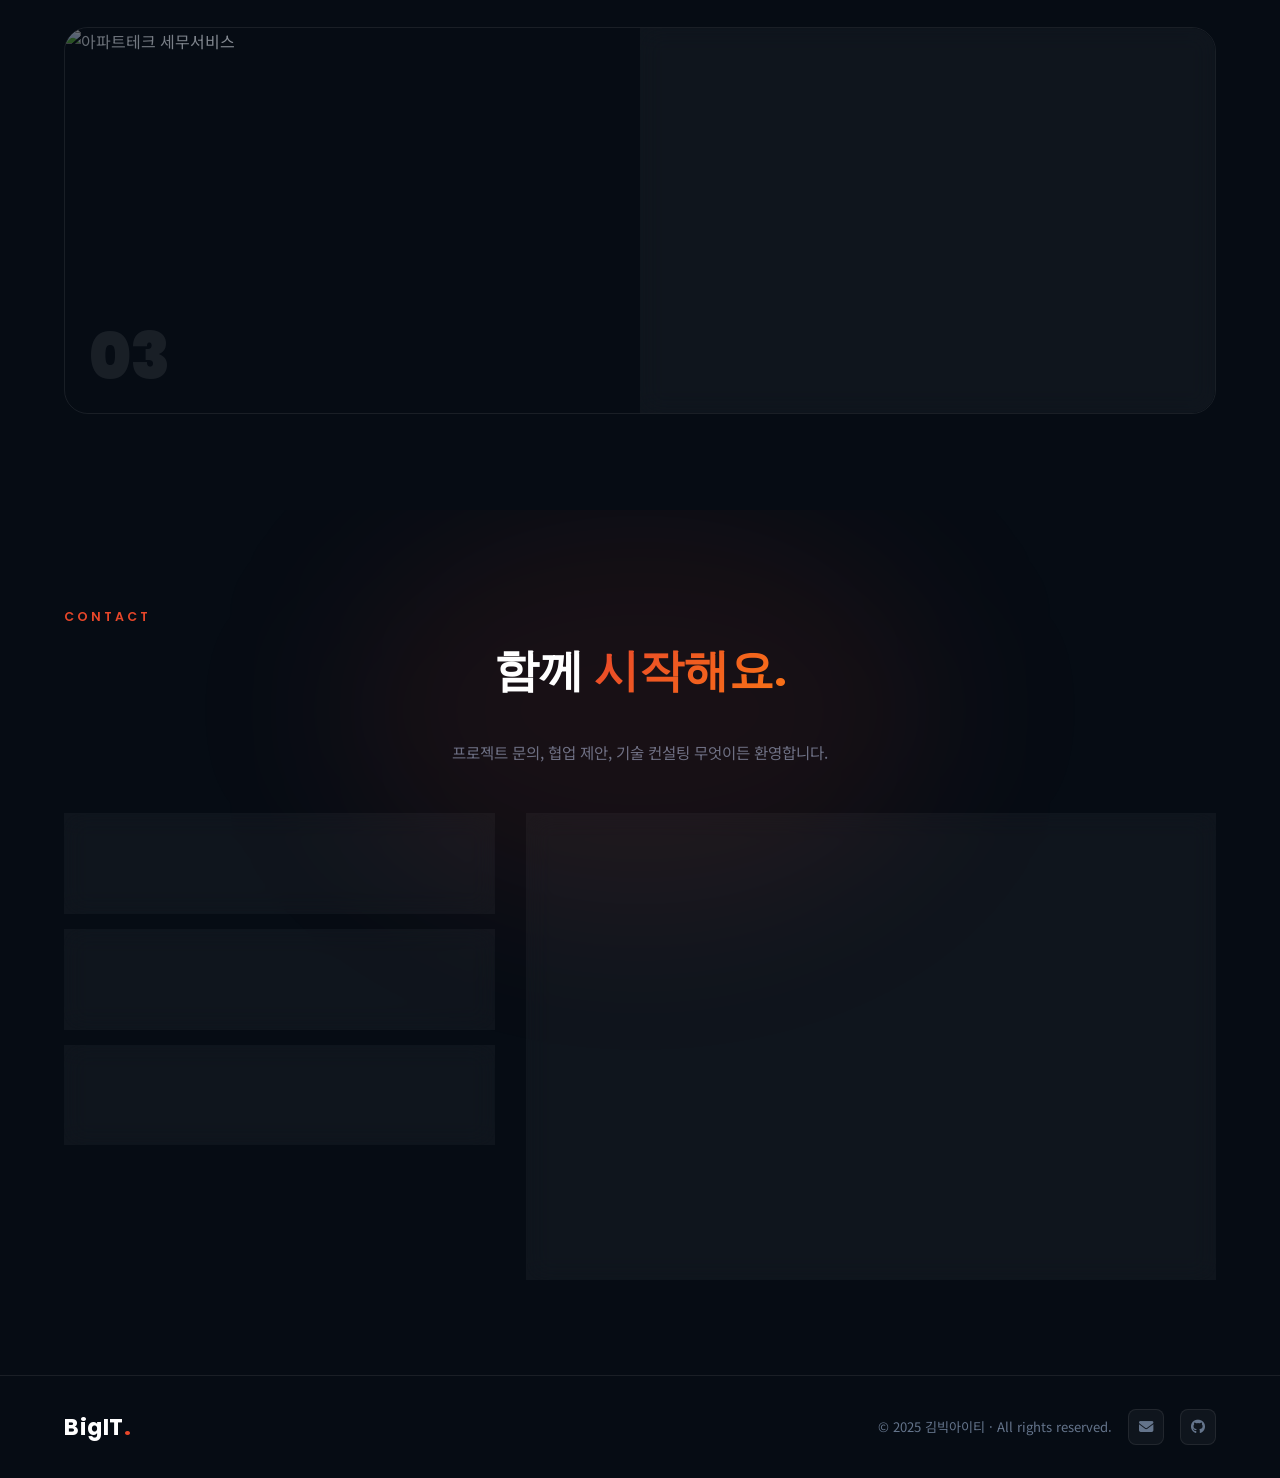
==== commit b72f9ba3: "Hero 섹션 프로필 사진 적용 - 아이콘 플레이스홀더를 Unsplash 전문직 인물 사진으로 교체 - 원형 마스크, 테두리 글로우 효과 적용 - hover 시 사진 줌인 애니메이" ====
--- a/resume/index.html
+++ b/resume/index.html
@@ -84,7 +84,11 @@
       <div class="hero-visual">
         <div class="avatar-ring">
           <div class="avatar-inner">
-            <i class="fas fa-user-tie"></i>
+            <img
+              src="https://images.unsplash.com/photo-1507003211169-0a1dd7228f2d?w=400&q=85&auto=format&fit=crop&crop=face"
+              alt="김빅아이티 프로필 사진"
+              class="avatar-photo"
+            />
           </div>
         </div>
         <!-- 플로팅 뱃지 -->
--- a/resume/css/style.css
+++ b/resume/css/style.css
@@ -395,13 +395,21 @@
 .avatar-inner {
   width: 220px; height: 220px;
   border-radius: 50%;
-  background: linear-gradient(135deg, var(--bg-700), var(--bg-600));
   border: 3px solid rgba(232, 71, 42, 0.4);
-  display: flex;
-  align-items: center;
-  justify-content: center;
-  font-size: 5.5rem;
-  color: var(--accent);
+  overflow: hidden;
+  box-shadow: 0 0 40px rgba(232, 71, 42, 0.2);
+}
+
+.avatar-photo {
+  width: 100%;
+  height: 100%;
+  object-fit: cover;
+  object-position: center top;
+  transition: transform 0.5s ease;
+}
+
+.avatar-ring:hover .avatar-photo {
+  transform: scale(1.06);
 }
 
 /* 플로팅 뱃지 */
